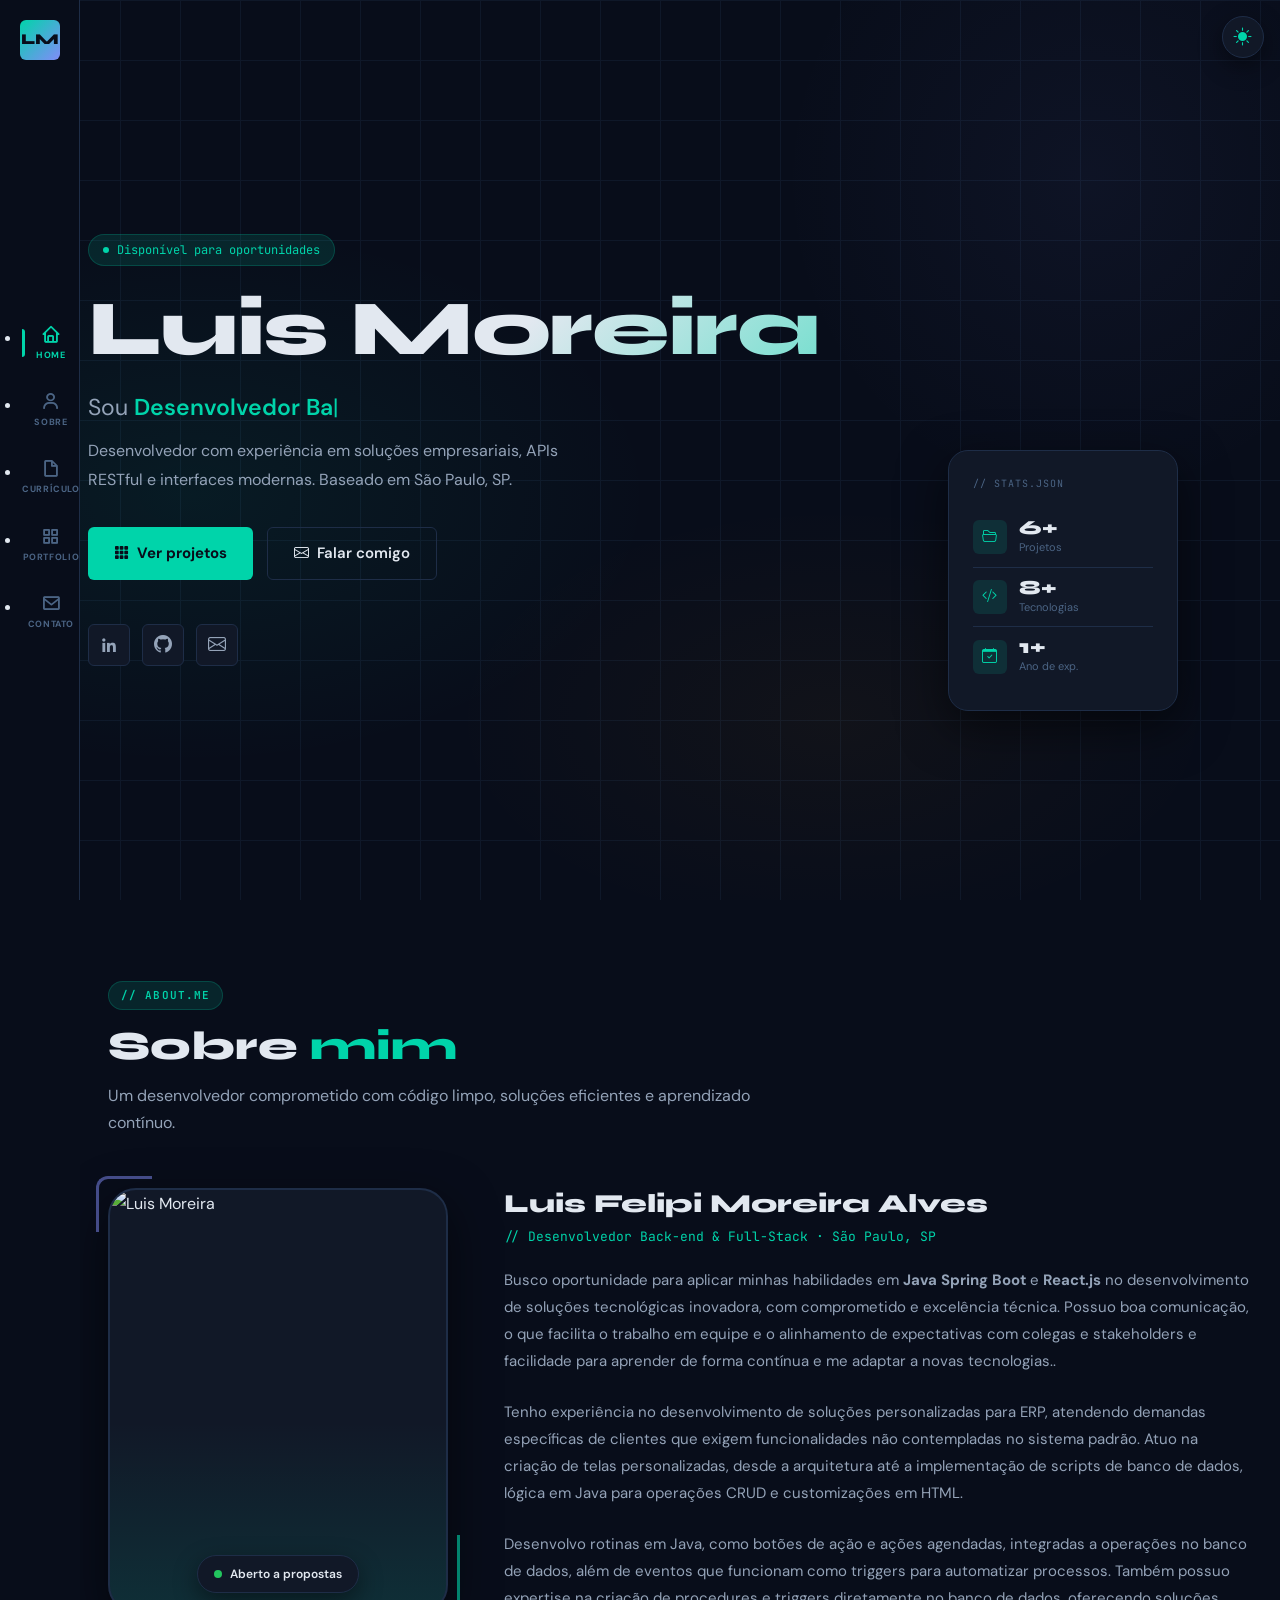
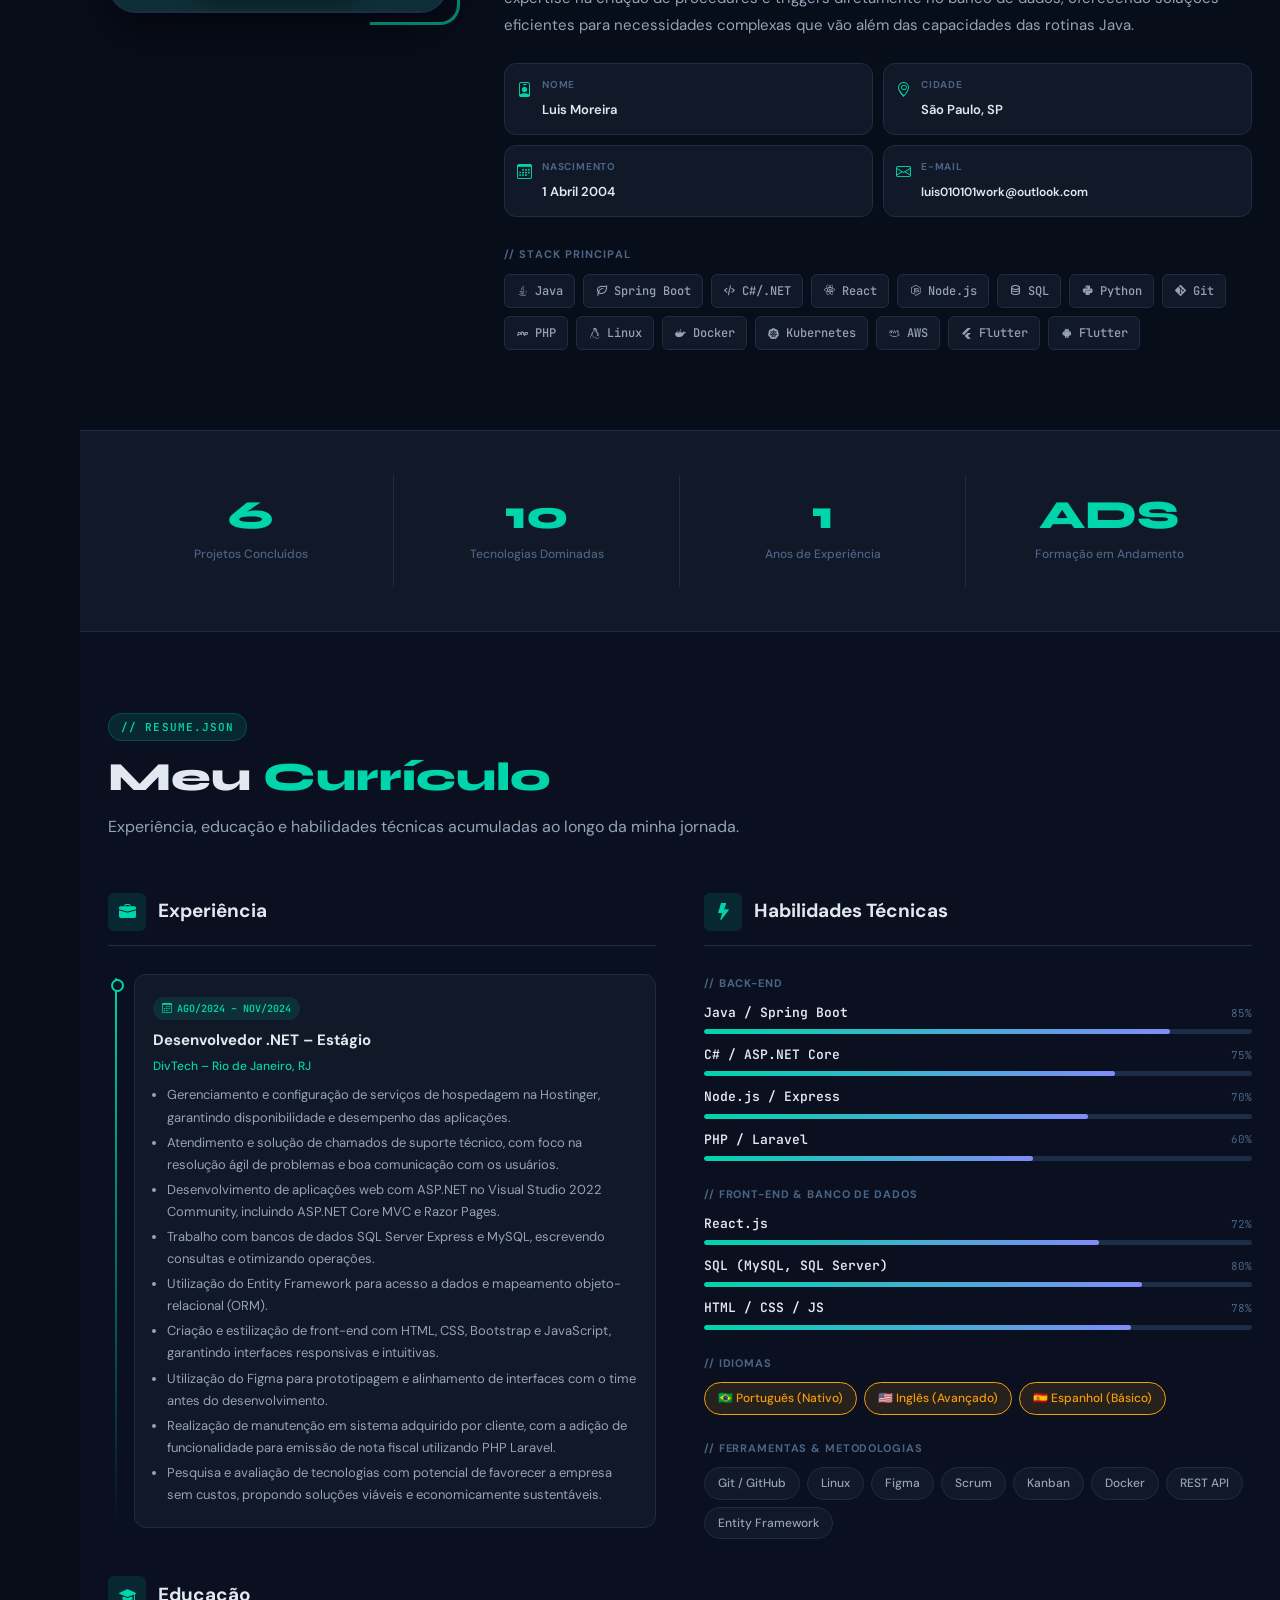
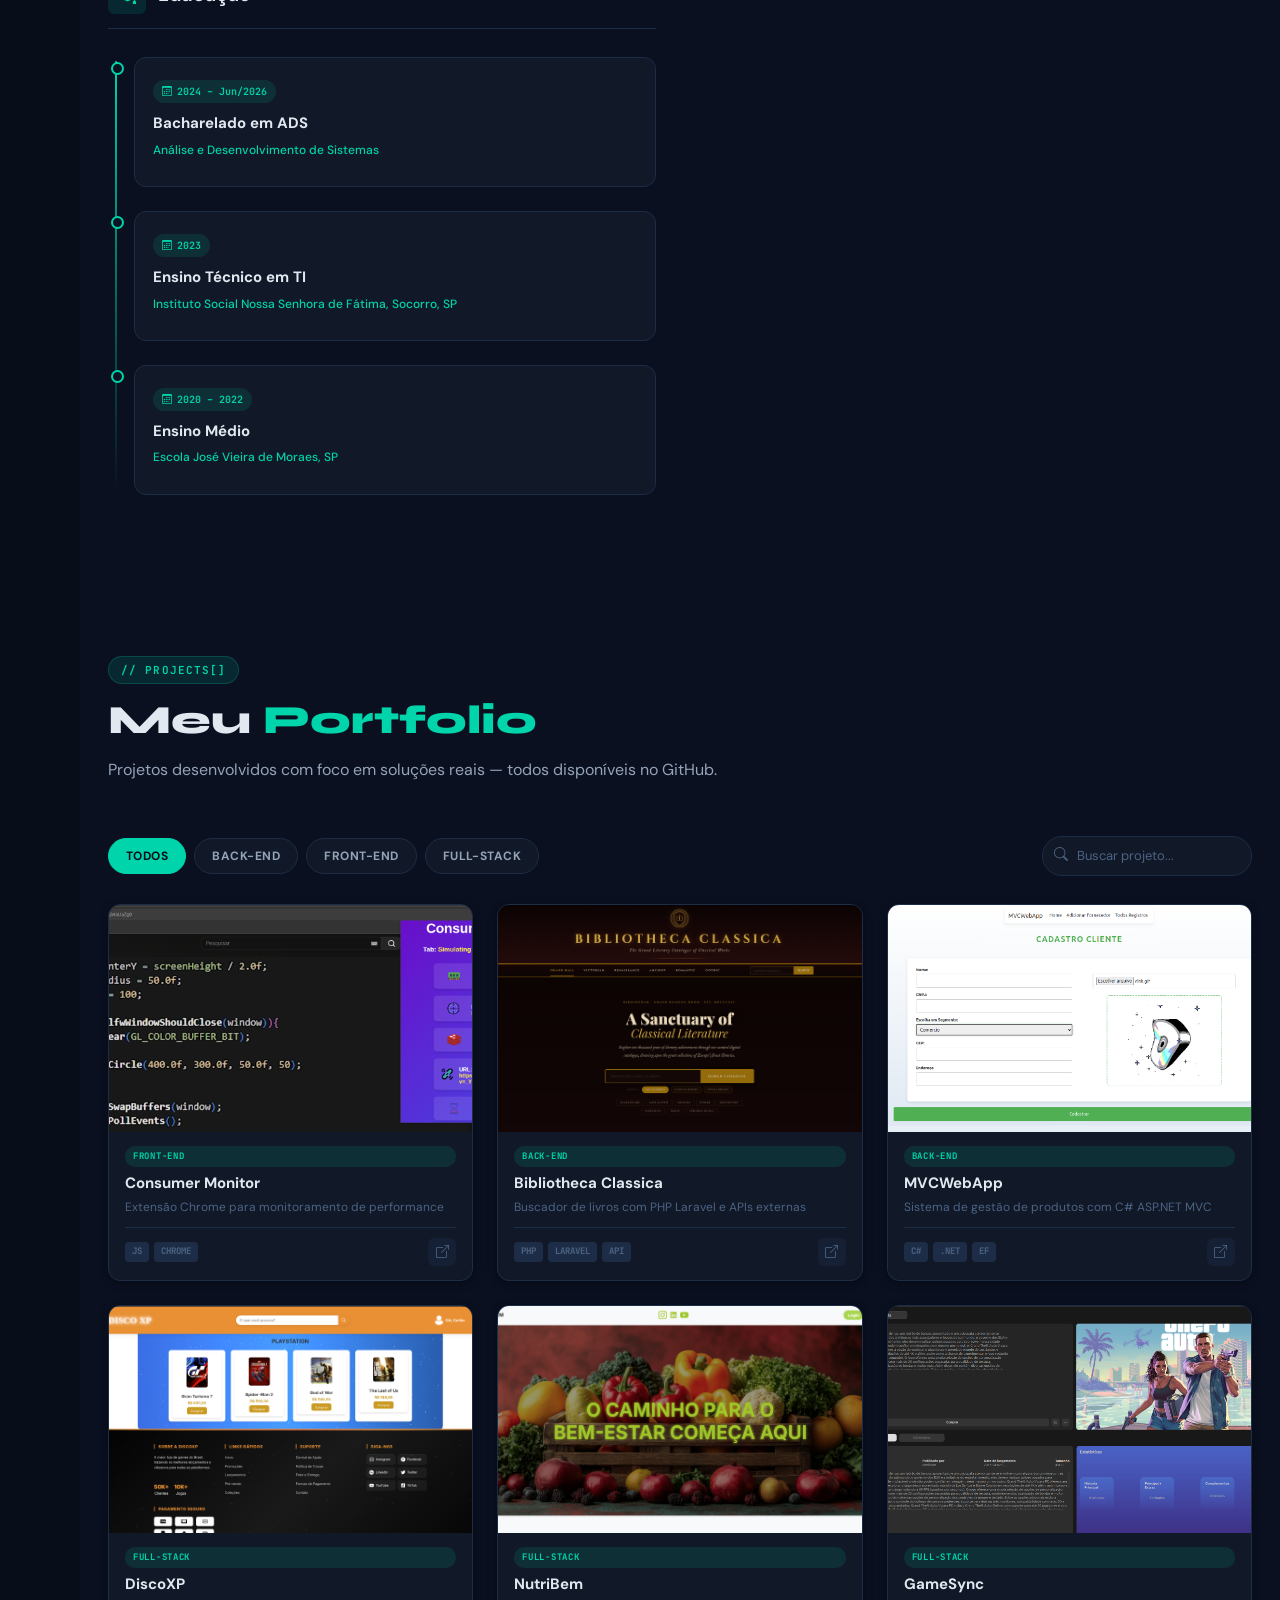
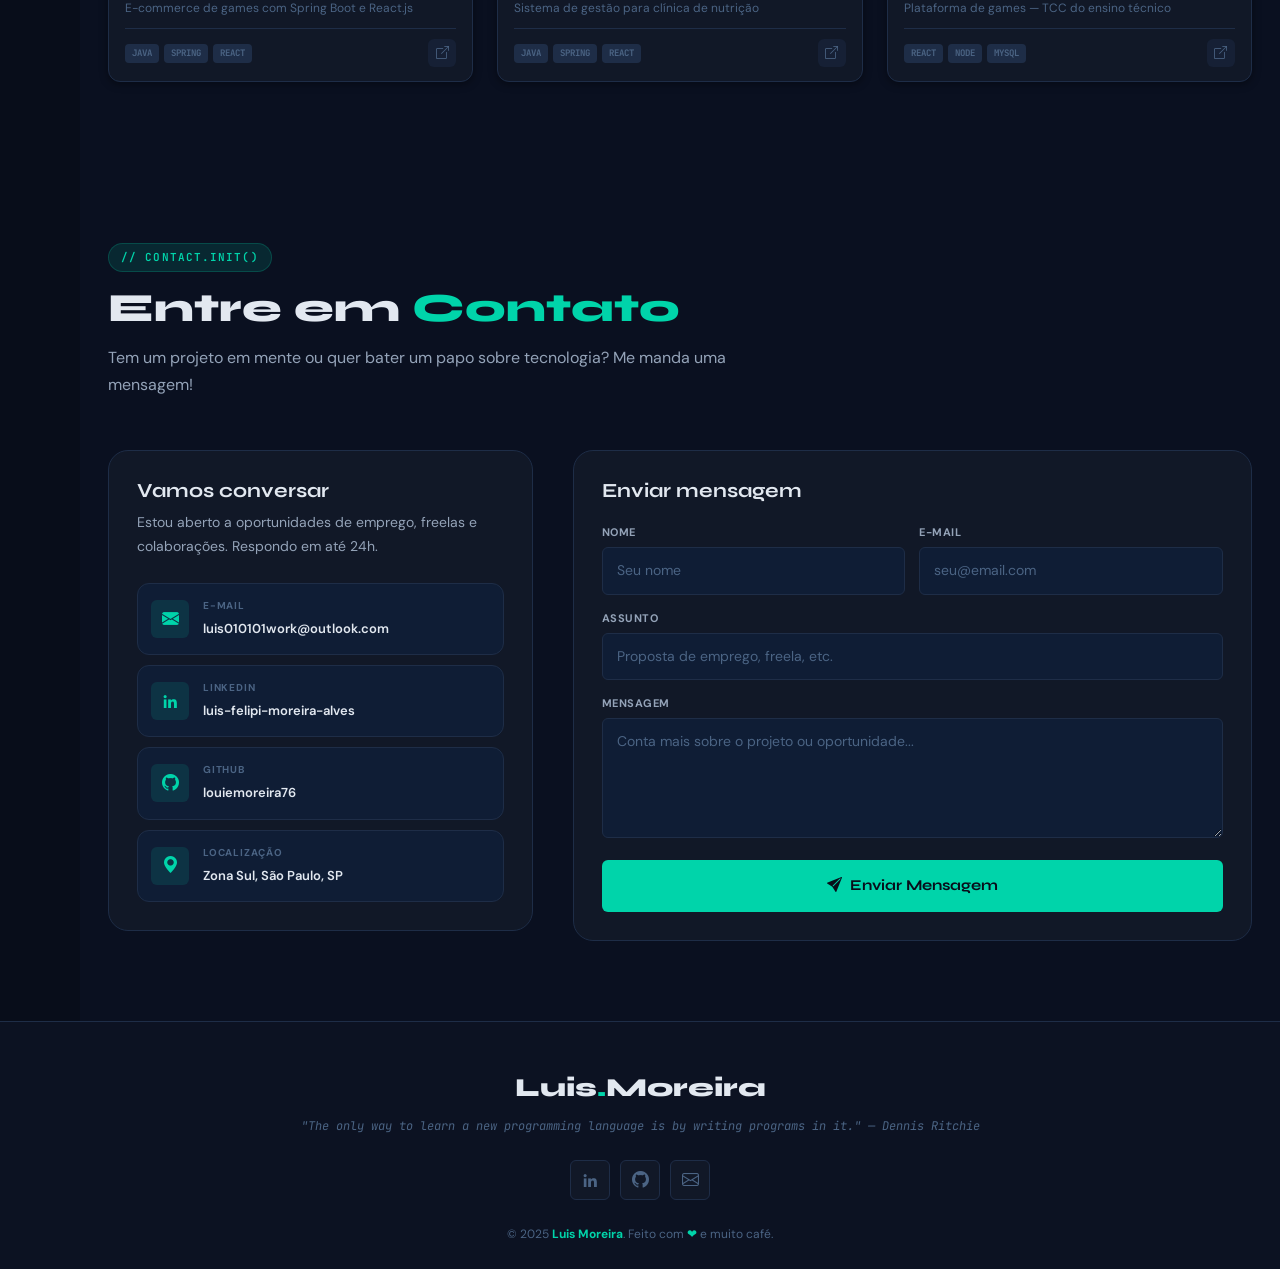
==== index.html @ d240923b "first commit" ====
<!DOCTYPE html>
<html lang="pt-BR">
<head>
  <meta charset="utf-8">
  <meta name="viewport" content="width=device-width, initial-scale=1.0">
  <title>Luis Moreira — Desenvolvedor Back-end & Full-Stack</title>
  <meta name="description" content="Portfolio de Luis Moreira, Desenvolvedor Back-end e Full-Stack especializado em Java Spring Boot, C#/.NET e React.js">
  <meta name="keywords" content="Luis Moreira, desenvolvedor, back-end, full-stack, Java, Spring Boot, React, C#, portfolio">

  <!-- Open Graph -->
  <meta property="og:title" content="Luis Moreira — Desenvolvedor Back-end & Full-Stack">
  <meta property="og:description" content="Portfolio de Luis Moreira — Java, Spring Boot, React.js, C#/.NET">
  <meta property="og:type" content="website">

  <link href="assets/img/favicon.ico" rel="icon">

  <!-- Google Fonts: Syne + DM Sans + JetBrains Mono -->
  <link rel="preconnect" href="https://fonts.googleapis.com">
  <link rel="preconnect" href="https://fonts.gstatic.com" crossorigin>
  <link href="https://fonts.googleapis.com/css2?family=Syne:wght@400;600;700;800&family=DM+Sans:ital,wght@0,300;0,400;0,500;0,600;1,400&family=JetBrains+Mono:wght@400;500;600&display=swap" rel="stylesheet">

  <!-- Vendor CSS -->
  <link href="assets/vendor/aos/aos.css" rel="stylesheet">
  <link href="assets/vendor/bootstrap/css/bootstrap.min.css" rel="stylesheet">
  <link href="assets/vendor/bootstrap-icons/bootstrap-icons.css" rel="stylesheet">
  <link href="assets/vendor/boxicons/css/boxicons.min.css" rel="stylesheet">
  <link href="assets/vendor/glightbox/css/glightbox.min.css" rel="stylesheet">
  <link href="assets/vendor/swiper/swiper-bundle.min.css" rel="stylesheet">

  <link href="assets/css/style.css" rel="stylesheet">
</head>

<body>

  <!-- Theme Toggle -->
  <button class="theme-toggle" id="themeToggle" title="Alternar tema">
    <i class="bi bi-sun-fill" id="themeIcon"></i>
  </button>

  <!-- Mobile Nav Toggle -->
  <i class="bi bi-list mobile-nav-toggle d-lg-none"></i>

  <!-- ======= Header / Sidebar ======= -->
  <header id="header" class="d-flex flex-column justify-content-center">
    <a href="#hero" class="nav-logo scrollto">LM</a>
    <nav id="navbar" class="navbar nav-menu">
      <ul>
        <li>
          <a href="#hero" class="nav-link scrollto active">
            <i class="bx bx-home"></i>
            <span>Home</span>
            <span class="nav-tooltip">Home</span>
          </a>
        </li>
        <li>
          <a href="#about" class="nav-link scrollto">
            <i class="bx bx-user"></i>
            <span>Sobre</span>
            <span class="nav-tooltip">Sobre mim</span>
          </a>
        </li>
        <li>
          <a href="#resume" class="nav-link scrollto">
            <i class="bx bx-file-blank"></i>
            <span>Currículo</span>
            <span class="nav-tooltip">Resumo</span>
          </a>
        </li>
        <li>
          <a href="#portfolio" class="nav-link scrollto">
            <i class="bx bx-grid-alt"></i>
            <span>Portfolio</span>
            <span class="nav-tooltip">Portfolio</span>
          </a>
        </li>
        <li>
          <a href="#contact" class="nav-link scrollto">
            <i class="bx bx-envelope"></i>
            <span>Contato</span>
            <span class="nav-tooltip">Contato</span>
          </a>
        </li>
      </ul>
    </nav>
  </header>

  <!-- ======= Hero Section ======= -->
  <section id="hero">
    <div class="hero-content container" data-aos="fade-up" data-aos-delay="100">
      <div class="hero-eyebrow">
        <span class="hero-eyebrow-dot"></span>
        Disponível para oportunidades
      </div>
      <h1>Luis Moreira</h1>
      <p class="hero-subtitle">
        Sou <span class="typed" data-typed-items="Desenvolvedor Back-end,Desenvolvedor Full-Stack,Apaixonado por Java & Spring,Entusiasta de Clean Code"></span>
      </p>
      <p class="hero-desc">
        Desenvolvedor com experiência em soluções empresariais, APIs RESTful e interfaces modernas. Baseado em São Paulo, SP.
      </p>
      <div class="hero-cta">
        <a href="#portfolio" class="btn-primary-custom scrollto">
          <i class="bi bi-grid-3x3-gap-fill"></i> Ver projetos
        </a>
        <a href="#contact" class="btn-secondary-custom scrollto">
          <i class="bi bi-envelope"></i> Falar comigo
        </a>
      </div>
      <div class="hero-socials">
        <a href="https://www.linkedin.com/in/luis-felipi-moreira-alves-b455922ab/" target="_blank" class="hero-social-link" title="LinkedIn">
          <i class="bx bxl-linkedin"></i>
        </a>
        <a href="https://github.com/louiemoreira76" target="_blank" class="hero-social-link" title="GitHub">
          <i class="bi bi-github"></i>
        </a>
        <a href="mailto:luis010101work@outlook.com" class="hero-social-link" title="Email">
          <i class="bi bi-envelope"></i>
        </a>
      </div>
    </div>

    <!-- Floating badge -->
    <div class="hero-badge" data-aos="fade-left" data-aos-delay="400">
      <div class="badge-title">// stats.json</div>
      <div class="badge-stat">
        <div class="badge-stat-icon"><i class="bi bi-folder2-open"></i></div>
        <div>
          <div class="badge-stat-num">6+</div>
          <div class="badge-stat-label">Projetos</div>
        </div>
      </div>
      <div class="badge-stat">
        <div class="badge-stat-icon"><i class="bi bi-code-slash"></i></div>
        <div>
          <div class="badge-stat-num">8+</div>
          <div class="badge-stat-label">Tecnologias</div>
        </div>
      </div>
      <div class="badge-stat">
        <div class="badge-stat-icon"><i class="bi bi-calendar-check"></i></div>
        <div>
          <div class="badge-stat-num">1+</div>
          <div class="badge-stat-label">Ano de exp.</div>
        </div>
      </div>
    </div>
  </section>

  <main id="main">

    <!-- ======= About Section ======= -->
    <section id="about" class="about">
      <div class="container" data-aos="fade-up">
        <div class="section-title">
          <span class="label">// about.me</span>
          <h2>Sobre <span class="accent">mim</span></h2>
          <p>Um desenvolvedor comprometido com código limpo, soluções eficientes e aprendizado contínuo.</p>
        </div>

        <div class="about-grid">
          <!-- Photo -->
          <div class="about-photo-wrap" data-aos="fade-right" data-aos-delay="100">
            <div class="about-photo-frame">
              <img src="assets/img/testimonials/Photo.png" alt="Luis Moreira">
              <div class="available-badge">
                <span class="available-dot"></span>
                Aberto a propostas
              </div>
            </div>
            <div class="about-photo-accent"></div>
            <div class="about-photo-accent-2"></div>
          </div>

          <!-- Content -->
          <div class="about-content" data-aos="fade-left" data-aos-delay="200">
            <h3>Luis Felipi Moreira Alves</h3>
            <p class="role-tag">// Desenvolvedor Back-end & Full-Stack · São Paulo, SP</p>

            <p>
              Busco oportunidade para aplicar minhas habilidades em <strong>Java Spring Boot</strong> e <strong>React.js</strong> no desenvolvimento de soluções tecnológicas inovadora, com comprometido e excelência técnica. Possuo boa comunicação, o que facilita o trabalho em equipe e o alinhamento de expectativas com colegas e stakeholders e facilidade para aprender de forma contínua e me adaptar a novas tecnologias..
            </p>
            <p>
              Tenho experiência no desenvolvimento de soluções personalizadas para ERP, atendendo demandas específicas de clientes que exigem funcionalidades não contempladas no sistema padrão. Atuo na criação de telas personalizadas, desde a arquitetura até a implementação de scripts de banco de dados, lógica em Java para operações CRUD e customizações em HTML.
            </p>
            <p>
               Desenvolvo rotinas em Java, como botões de ação e ações agendadas, integradas a operações no banco de dados, além de eventos que funcionam como triggers para automatizar processos. Também possuo expertise na criação de procedures e triggers diretamente no banco de dados, oferecendo soluções eficientes para necessidades complexas que vão além das capacidades das rotinas Java.
            </p>

            <!-- Info grid -->
            <div class="about-info-grid">
              <div class="about-info-item">
                <i class="bi bi-person-badge"></i>
                <div>
                  <span class="info-label">Nome</span>
                  <span class="info-value">Luis Moreira</span>
                </div>
              </div>
              <div class="about-info-item">
                <i class="bi bi-geo-alt"></i>
                <div>
                  <span class="info-label">Cidade</span>
                  <span class="info-value">São Paulo, SP</span>
                </div>
              </div>
              <div class="about-info-item">
                <i class="bi bi-calendar3"></i>
                <div>
                  <span class="info-label">Nascimento</span>
                  <span class="info-value">1 Abril 2004</span>
                </div>
              </div>
              <div class="about-info-item">
                <i class="bi bi-envelope"></i>
                <div>
                  <span class="info-label">E-mail</span>
                  <span class="info-value" style="font-size:12px">luis010101work@outlook.com</span>
                </div>
              </div>
            </div>

            <!-- Tech stack -->
            <div class="tech-stack-title">// Stack principal</div>
            <div class="tech-badges">
              <span class="tech-badge java"><i class="bx bxl-java"></i>Java</span>
              <span class="tech-badge spring"><i class="bx bx-leaf"></i>Spring Boot</span>
              <span class="tech-badge csharp"><i class="bx bx-code-alt"></i>C#/.NET</span>
              <span class="tech-badge react"><i class="bx bxl-react"></i>React</span>
              <span class="tech-badge nodejs"><i class="bx bxl-nodejs"></i>Node.js</span>
              <span class="tech-badge sql"><i class="bx bx-data"></i>SQL</span>
              <span class="tech-badge python"><i class="bx bxl-python"></i>Python</span>
              <span class="tech-badge git"><i class="bx bxl-git"></i>Git</span>
              <span class="tech-badge php"><i class="bx bxl-php"></i>PHP</span>
              <span class="tech-badge linux"><i class="bx bxl-tux"></i>Linux</span>
              <span class="tech-badge docker"><i class="bx bxl-docker"></i>Docker</span>
              <span class="tech-badge kubernetes"><i class="bx bxl-kubernetes"></i>Kubernetes</span>
              <span class="tech-badge aws"><i class="bx bxl-aws"></i>AWS</span>
              <span class="tech-badge flutter"><i class="bx bxl-flutter"></i>Flutter</span>
              <span class="tech-badge android"><i class="bx bxl-android"></i>Flutter</span>
            </div>
          </div>
        </div>
      </div>
    </section>

    <!-- ======= Stats Bar ======= -->
    <div class="stats-section">
      <div class="container">
        <div class="stats-grid">
          <div class="stat-item" data-aos="zoom-in" data-aos-delay="0">
            <span class="stat-num" data-purecounter-start="0" data-purecounter-end="6" data-purecounter-duration="1">6</span>
            <span class="stat-label">Projetos Concluídos</span>
          </div>
          <div class="stat-item" data-aos="zoom-in" data-aos-delay="100">
            <span class="stat-num" data-purecounter-start="0" data-purecounter-end="10" data-purecounter-duration="1">10</span>
            <span class="stat-label">Tecnologias Dominadas</span>
          </div>
          <div class="stat-item" data-aos="zoom-in" data-aos-delay="200">
            <span class="stat-num" data-purecounter-start="0" data-purecounter-end="1" data-purecounter-duration="1">1</span>
            <span class="stat-label">Anos de Experiência</span>
          </div>
          <div class="stat-item" data-aos="zoom-in" data-aos-delay="300">
            <span class="stat-num">ADS</span>
            <span class="stat-label">Formação em Andamento</span>
          </div>
        </div>
      </div>
    </div>

    <!-- ======= Resume Section ======= -->
    <section id="resume">
      <div class="container" data-aos="fade-up">
        <div class="section-title">
          <span class="label">// resume.json</span>
          <h2>Meu <span class="accent">Currículo</span></h2>
          <p>Experiência, educação e habilidades técnicas acumuladas ao longo da minha jornada.</p>
        </div>

        <div class="resume-grid">

          <!-- Coluna esquerda: Experiência + Educação -->
          <div>
            <div class="resume-col-title" data-aos="fade-right">
              <i class="bi bi-briefcase-fill"></i> Experiência
            </div>

            <div class="timeline" data-aos="fade-up" data-aos-delay="100">

              <div class="timeline-item">
                <div class="timeline-dot"></div>
                <div class="timeline-card">
                  <div class="timeline-period"><i class="bi bi-calendar3"></i> AGO/2024 – NOV/2024</div>
                  <div class="timeline-title">Desenvolvedor .NET – Estágio</div>
                  <div class="timeline-org">DivTech – Rio de Janeiro, RJ</div>
                  <div class="timeline-desc">
                    <ul>
                      <li>Gerenciamento e configuração de serviços de hospedagem na Hostinger, garantindo disponibilidade e desempenho das aplicações.</li>
      <li>Atendimento e solução de chamados de suporte técnico, com foco na resolução ágil de problemas e boa comunicação com os usuários.</li>
      <li>Desenvolvimento de aplicações web com ASP.NET no Visual Studio 2022 Community, incluindo ASP.NET Core MVC e Razor Pages.</li>
      <li>Trabalho com bancos de dados SQL Server Express e MySQL, escrevendo consultas e otimizando operações.</li>
      <li>Utilização do Entity Framework para acesso a dados e mapeamento objeto-relacional (ORM).</li>
      <li>Criação e estilização de front-end com HTML, CSS, Bootstrap e JavaScript, garantindo interfaces responsivas e intuitivas.</li>
      <li>Utilização do Figma para prototipagem e alinhamento de interfaces com o time antes do desenvolvimento.</li>
      <li>Realização de manutenção em sistema adquirido por cliente, com a adição de funcionalidade para emissão de nota fiscal utilizando PHP Laravel.</li>
      <li>Pesquisa e avaliação de tecnologias com potencial de favorecer a empresa sem custos, propondo soluções viáveis e economicamente sustentáveis.</li>
                    </ul>
                  </div>
                </div>
              </div>
            </div>

            <div class="resume-col-title mt-5" data-aos="fade-right">
              <i class="bi bi-mortarboard-fill"></i> Educação
            </div>

            <div class="timeline" data-aos="fade-up" data-aos-delay="100">
              <div class="timeline-item">
                <div class="timeline-dot"></div>
                <div class="timeline-card">
                  <div class="timeline-period"><i class="bi bi-calendar3"></i> 2024 – Jun/2026</div>
                  <div class="timeline-title">Bacharelado em ADS</div>
                  <div class="timeline-org">Análise e Desenvolvimento de Sistemas</div>
                </div>
              </div>
              <div class="timeline-item">
                <div class="timeline-dot"></div>
                <div class="timeline-card">
                  <div class="timeline-period"><i class="bi bi-calendar3"></i> 2023</div>
                  <div class="timeline-title">Ensino Técnico em TI</div>
                  <div class="timeline-org">Instituto Social Nossa Senhora de Fátima, Socorro, SP</div>
                </div>
              </div>
              <div class="timeline-item">
                <div class="timeline-dot"></div>
                <div class="timeline-card">
                  <div class="timeline-period"><i class="bi bi-calendar3"></i> 2020 – 2022</div>
                  <div class="timeline-title">Ensino Médio</div>
                  <div class="timeline-org">Escola José Vieira de Moraes, SP</div>
                </div>
              </div>
            </div>
          </div>

          <!-- Coluna direita: Habilidades -->
          <div data-aos="fade-left" data-aos-delay="100">

            <div class="resume-col-title">
              <i class="bi bi-lightning-fill"></i> Habilidades Técnicas
            </div>

            <div class="skill-group">
              <div class="skill-group-title">// Back-end</div>
              <div class="skill-bar-item">
                <div class="skill-bar-top"><span class="skill-bar-name">Java / Spring Boot</span><span class="skill-bar-pct">85%</span></div>
                <div class="skill-bar-track"><div class="skill-bar-fill" data-width="85"></div></div>
              </div>
              <div class="skill-bar-item">
                <div class="skill-bar-top"><span class="skill-bar-name">C# / ASP.NET Core</span><span class="skill-bar-pct">75%</span></div>
                <div class="skill-bar-track"><div class="skill-bar-fill" data-width="75"></div></div>
              </div>
              <div class="skill-bar-item">
                <div class="skill-bar-top"><span class="skill-bar-name">Node.js / Express</span><span class="skill-bar-pct">70%</span></div>
                <div class="skill-bar-track"><div class="skill-bar-fill" data-width="70"></div></div>
              </div>
              <div class="skill-bar-item">
                <div class="skill-bar-top"><span class="skill-bar-name">PHP / Laravel</span><span class="skill-bar-pct">60%</span></div>
                <div class="skill-bar-track"><div class="skill-bar-fill" data-width="60"></div></div>
              </div>
            </div>

            <div class="skill-group">
              <div class="skill-group-title">// Front-end & Banco de Dados</div>
              <div class="skill-bar-item">
                <div class="skill-bar-top"><span class="skill-bar-name">React.js</span><span class="skill-bar-pct">72%</span></div>
                <div class="skill-bar-track"><div class="skill-bar-fill" data-width="72"></div></div>
              </div>
              <div class="skill-bar-item">
                <div class="skill-bar-top"><span class="skill-bar-name">SQL (MySQL, SQL Server)</span><span class="skill-bar-pct">80%</span></div>
                <div class="skill-bar-track"><div class="skill-bar-fill" data-width="80"></div></div>
              </div>
              <div class="skill-bar-item">
                <div class="skill-bar-top"><span class="skill-bar-name">HTML / CSS / JS</span><span class="skill-bar-pct">78%</span></div>
                <div class="skill-bar-track"><div class="skill-bar-fill" data-width="78"></div></div>
              </div>
            </div>

            <div class="skill-group">
              <div class="skill-group-title">// Idiomas</div>
              <div class="skill-tags">
                <span class="skill-tag lang">🇧🇷 Português (Nativo)</span>
                <span class="skill-tag lang">🇺🇸 Inglês (Avançado)</span>
                <span class="skill-tag lang">🇪🇸 Espanhol (Básico)</span>
              </div>
            </div>

            <div class="skill-group">
              <div class="skill-group-title">// Ferramentas & Metodologias</div>
              <div class="skill-tags">
                <span class="skill-tag">Git / GitHub</span>
                <span class="skill-tag">Linux</span>
                <span class="skill-tag">Figma</span>
                <span class="skill-tag">Scrum</span>
                <span class="skill-tag">Kanban</span>
                <span class="skill-tag">Docker</span>
                <span class="skill-tag">REST API</span>
                <span class="skill-tag">Entity Framework</span>
              </div>
            </div>

          </div>
        </div>
      </div>
    </section>

    <!-- ======= Portfolio Section ======= -->
    <section id="portfolio" class="section-alt">
      <div class="container" data-aos="fade-up">
        <div class="section-title">
          <span class="label">// projects[]</span>
          <h2>Meu <span class="accent">Portfolio</span></h2>
          <p>Projetos desenvolvidos com foco em soluções reais — todos disponíveis no GitHub.</p>
        </div>

        <!-- Toolbar: Filtros + Busca -->
        <div class="portfolio-toolbar" data-aos="fade-up" data-aos-delay="50">
          <ul class="portfolio-filters" id="portfolio-flters">
            <li data-filter="*" class="filter-active">Todos</li>
            <li data-filter=".filter-backend">Back-end</li>
            <li data-filter=".filter-frontend">Front-end</li>
            <li data-filter=".filter-fullstack">Full-Stack</li>
          </ul>
          <div class="portfolio-search">
            <i class="bi bi-search"></i>
            <input type="text" id="portfolioSearch" placeholder="Buscar projeto...">
          </div>
        </div>

        <div class="row g-4 portfolio-container" data-aos="fade-up" data-aos-delay="100">

          <!-- Consumer Monitor -->
          <div class="col-lg-4 col-md-6 portfolio-item filter-frontend" data-title="consumer monitor extensão chrome">
            <div class="portfolio-wrap">
              <div class="portfolio-thumb">
                <img src="assets/img/portfolio/Consumer_Monitor/inicio.png" alt="Consumer Monitor">
                <div class="portfolio-overlay">
                  <a href="portfolio-details-consumer-monitor.html" class="portfolio-overlay-btn portfolio-details-lightbox" data-glightbox="type: external">
                    <i class="bi bi-arrow-right"></i> Ver Detalhes
                  </a>
                </div>
              </div>
              <div class="portfolio-body">
                <div class="portfolio-cat">Front-end</div>
                <div class="portfolio-title">Consumer Monitor</div>
                <div class="portfolio-subtitle">Extensão Chrome para monitoramento de performance</div>
                <div class="portfolio-footer">
                  <div class="portfolio-tags">
                    <span class="portfolio-tag">JS</span>
                    <span class="portfolio-tag">Chrome</span>
                  </div>
                  <a href="portfolio-details-consumer-monitor.html" class="portfolio-link-icon portfolio-details-lightbox" data-glightbox="type: external" title="Detalhes">
                    <i class="bi bi-box-arrow-up-right"></i>
                  </a>
                </div>
              </div>
            </div>
          </div>

          <!-- Bibliotheca Classica -->
          <div class="col-lg-4 col-md-6 portfolio-item filter-backend" data-title="bibliotheca classica php laravel buscador livros">
            <div class="portfolio-wrap">
              <div class="portfolio-thumb">
                <img src="assets/img/portfolio/php-biblioteca/home.png" alt="Bibliotheca Classica">
                <div class="portfolio-overlay">
                  <a href="portfolio-details-bibliotheca-classica.html" class="portfolio-overlay-btn portfolio-details-lightbox" data-glightbox="type: external">
                    <i class="bi bi-arrow-right"></i> Ver Detalhes
                  </a>
                </div>
              </div>
              <div class="portfolio-body">
                <div class="portfolio-cat">Back-end</div>
                <div class="portfolio-title">Bibliotheca Classica</div>
                <div class="portfolio-subtitle">Buscador de livros com PHP Laravel e APIs externas</div>
                <div class="portfolio-footer">
                  <div class="portfolio-tags">
                    <span class="portfolio-tag">PHP</span>
                    <span class="portfolio-tag">Laravel</span>
                    <span class="portfolio-tag">API</span>
                  </div>
                  <a href="portfolio-details-bibliotheca-classica.html" class="portfolio-link-icon portfolio-details-lightbox" data-glightbox="type: external" title="Detalhes">
                    <i class="bi bi-box-arrow-up-right"></i>
                  </a>
                </div>
              </div>
            </div>
          </div>

          <!-- MVCWebApp -->
          <div class="col-lg-4 col-md-6 portfolio-item filter-backend" data-title="mvcwebapp gestão produtos csharp dotnet mvc">
            <div class="portfolio-wrap">
              <div class="portfolio-thumb">
                <img src="assets/img/portfolio/MVCWebApp/2026_04_30_0z7_Kleki.png" alt="MVCWebApp">
                <div class="portfolio-overlay">
                  <a href="portfolio-details-mvcwebapp.html" class="portfolio-overlay-btn portfolio-details-lightbox" data-glightbox="type: external">
                    <i class="bi bi-arrow-right"></i> Ver Detalhes
                  </a>
                </div>
              </div>
              <div class="portfolio-body">
                <div class="portfolio-cat">Back-end</div>
                <div class="portfolio-title">MVCWebApp</div>
                <div class="portfolio-subtitle">Sistema de gestão de produtos com C# ASP.NET MVC</div>
                <div class="portfolio-footer">
                  <div class="portfolio-tags">
                    <span class="portfolio-tag">C#</span>
                    <span class="portfolio-tag">.NET</span>
                    <span class="portfolio-tag">EF</span>
                  </div>
                  <a href="portfolio-details-mvcwebapp.html" class="portfolio-link-icon portfolio-details-lightbox" data-glightbox="type: external" title="Detalhes">
                    <i class="bi bi-box-arrow-up-right"></i>
                  </a>
                </div>
              </div>
            </div>
          </div>

          <!-- DiscoXP -->
          <div class="col-lg-4 col-md-6 portfolio-item filter-fullstack" data-title="discoxp ecommerce games spring react">
            <div class="portfolio-wrap">
              <div class="portfolio-thumb">
                <img src="assets/img/portfolio/discoxp/dico.png" alt="DiscoXP">
                <div class="portfolio-overlay">
                  <a href="portfolio-details-discoxp.html" class="portfolio-overlay-btn portfolio-details-lightbox" data-glightbox="type: external">
                    <i class="bi bi-arrow-right"></i> Ver Detalhes
                  </a>
                </div>
              </div>
              <div class="portfolio-body">
                <div class="portfolio-cat">Full-Stack</div>
                <div class="portfolio-title">DiscoXP</div>
                <div class="portfolio-subtitle">E-commerce de games com Spring Boot e React.js</div>
                <div class="portfolio-footer">
                  <div class="portfolio-tags">
                    <span class="portfolio-tag">Java</span>
                    <span class="portfolio-tag">Spring</span>
                    <span class="portfolio-tag">React</span>
                  </div>
                  <a href="portfolio-details-discoxp.html" class="portfolio-link-icon portfolio-details-lightbox" data-glightbox="type: external" title="Detalhes">
                    <i class="bi bi-box-arrow-up-right"></i>
                  </a>
                </div>
              </div>
            </div>
          </div>

          <!-- NutriBem -->
          <div class="col-lg-4 col-md-6 portfolio-item filter-fullstack" data-title="nutribem gestão clínica nutrição spring react">
            <div class="portfolio-wrap">
              <div class="portfolio-thumb">
                <img src="assets/img/portfolio/nutribem/nutri.png" alt="NutriBem">
                <div class="portfolio-overlay">
                  <a href="portfolio-details-NutriBem.html" class="portfolio-overlay-btn portfolio-details-lightbox" data-glightbox="type: external">
                    <i class="bi bi-arrow-right"></i> Ver Detalhes
                  </a>
                </div>
              </div>
              <div class="portfolio-body">
                <div class="portfolio-cat">Full-Stack</div>
                <div class="portfolio-title">NutriBem</div>
                <div class="portfolio-subtitle">Sistema de gestão para clínica de nutrição</div>
                <div class="portfolio-footer">
                  <div class="portfolio-tags">
                    <span class="portfolio-tag">Java</span>
                    <span class="portfolio-tag">Spring</span>
                    <span class="portfolio-tag">React</span>
                  </div>
                  <a href="portfolio-details-NutriBem.html" class="portfolio-link-icon portfolio-details-lightbox" data-glightbox="type: external" title="Detalhes">
                    <i class="bi bi-box-arrow-up-right"></i>
                  </a>
                </div>
              </div>
            </div>
          </div>

          <!-- GameSync -->
          <div class="col-lg-4 col-md-6 portfolio-item filter-fullstack" data-title="gamesync plataforma jogos react nodejs tcc">
            <div class="portfolio-wrap">
              <div class="portfolio-thumb">
                <img src="assets/img/portfolio/GameSync/GameSync.png" alt="GameSync">
                <div class="portfolio-overlay">
                  <a href="portfolio-details-GameSync.html" class="portfolio-overlay-btn portfolio-details-lightbox" data-glightbox="type: external">
                    <i class="bi bi-arrow-right"></i> Ver Detalhes
                  </a>
                </div>
              </div>
              <div class="portfolio-body">
                <div class="portfolio-cat">Full-Stack</div>
                <div class="portfolio-title">GameSync</div>
                <div class="portfolio-subtitle">Plataforma de games — TCC do ensino técnico</div>
                <div class="portfolio-footer">
                  <div class="portfolio-tags">
                    <span class="portfolio-tag">React</span>
                    <span class="portfolio-tag">Node</span>
                    <span class="portfolio-tag">MySQL</span>
                  </div>
                  <a href="portfolio-details-GameSync.html" class="portfolio-link-icon portfolio-details-lightbox" data-glightbox="type: external" title="Detalhes">
                    <i class="bi bi-box-arrow-up-right"></i>
                  </a>
                </div>
              </div>
            </div>
          </div>

        </div>

        <!-- No results -->
        <div class="portfolio-no-results" id="portfolioNoResults">
          <i class="bi bi-search"></i>
          <p>Nenhum projeto encontrado para "<span id="noResultsTerm"></span>"</p>
        </div>

      </div>
    </section>

    <!-- ======= Contact Section ======= -->
    <section id="contact">
      <div class="container" data-aos="fade-up">
        <div class="section-title">
          <span class="label">// contact.init()</span>
          <h2>Entre em <span class="accent">Contato</span></h2>
          <p>Tem um projeto em mente ou quer bater um papo sobre tecnologia? Me manda uma mensagem!</p>
        </div>

        <div class="contact-grid">

          <!-- Info -->
          <div data-aos="fade-right" data-aos-delay="100">
            <div class="contact-info-card">
              <h3>Vamos conversar</h3>
              <p>Estou aberto a oportunidades de emprego, freelas e colaborações. Respondo em até 24h.</p>

              <div class="contact-links">
                <a href="mailto:luis010101work@outlook.com" class="contact-link">
                  <div class="contact-link-icon"><i class="bi bi-envelope-fill"></i></div>
                  <div class="contact-link-text">
                    <span class="cl-label">E-mail</span>
                    <span class="cl-value">luis010101work@outlook.com</span>
                  </div>
                </a>
                <a href="https://www.linkedin.com/in/luis-felipi-moreira-alves-b455922ab/" target="_blank" class="contact-link">
                  <div class="contact-link-icon"><i class="bx bxl-linkedin"></i></div>
                  <div class="contact-link-text">
                    <span class="cl-label">LinkedIn</span>
                    <span class="cl-value">luis-felipi-moreira-alves</span>
                  </div>
                </a>
                <a href="https://github.com/louiemoreira76" target="_blank" class="contact-link">
                  <div class="contact-link-icon"><i class="bi bi-github"></i></div>
                  <div class="contact-link-text">
                    <span class="cl-label">GitHub</span>
                    <span class="cl-value">louiemoreira76</span>
                  </div>
                </a>
                <div class="contact-link" style="cursor:default">
                  <div class="contact-link-icon"><i class="bi bi-geo-alt-fill"></i></div>
                  <div class="contact-link-text">
                    <span class="cl-label">Localização</span>
                    <span class="cl-value">Zona Sul, São Paulo, SP</span>
                  </div>
                </div>
              </div>
            </div>
          </div>

          <!-- Form -->
          <div data-aos="fade-left" data-aos-delay="100">
            <div class="contact-form-wrap">
              <h3>Enviar mensagem</h3>
              <form id="contactForm" action="https://formspree.io/f/YOUR_FORM_ID" method="POST">
                <div class="form-row">
                  <div class="form-group">
                    <label for="contactName">Nome</label>
                    <input type="text" id="contactName" name="name" placeholder="Seu nome" required>
                  </div>
                  <div class="form-group">
                    <label for="contactEmail">E-mail</label>
                    <input type="email" id="contactEmail" name="email" placeholder="seu@email.com" required>
                  </div>
                </div>
                <div class="form-group">
                  <label for="contactSubject">Assunto</label>
                  <input type="text" id="contactSubject" name="subject" placeholder="Proposta de emprego, freela, etc." required>
                </div>
                <div class="form-group">
                  <label for="contactMessage">Mensagem</label>
                  <textarea id="contactMessage" name="message" placeholder="Conta mais sobre o projeto ou oportunidade..." required></textarea>
                </div>
                <button type="submit" class="form-submit" id="contactSubmit">
                  <i class="bi bi-send-fill"></i> Enviar Mensagem
                </button>
                <div class="form-status" id="formStatus"></div>
              </form>
            </div>
          </div>

        </div>
      </div>
    </section>

  </main>

  <!-- ======= Footer ======= -->
  <footer id="footer">
    <div class="container">
      <div class="footer-logo">Luis<span class="accent">.</span>Moreira</div>
      <p class="footer-tagline">"The only way to learn a new programming language is by writing programs in it." — Dennis Ritchie</p>
      <div class="footer-socials">
        <a href="https://www.linkedin.com/in/luis-felipi-moreira-alves-b455922ab/" target="_blank" class="footer-social" title="LinkedIn">
          <i class="bx bxl-linkedin"></i>
        </a>
        <a href="https://github.com/louiemoreira76" target="_blank" class="footer-social" title="GitHub">
          <i class="bi bi-github"></i>
        </a>
        <a href="mailto:luis010101work@outlook.com" class="footer-social" title="E-mail">
          <i class="bi bi-envelope"></i>
        </a>
      </div>
      <p class="footer-copy">&copy; 2025 <strong>Luis Moreira</strong>. Feito com <span style="color:var(--accent)">❤</span> e muito café.</p>
    </div>
  </footer>

  <div id="preloader"></div>
  <a href="#" class="back-to-top d-flex align-items-center justify-content-center">
    <i class="bi bi-arrow-up-short"></i>
  </a>

  <!-- Vendor JS -->
  <script src="assets/vendor/purecounter/purecounter_vanilla.js"></script>
  <script src="assets/vendor/aos/aos.js"></script>
  <script src="assets/vendor/bootstrap/js/bootstrap.bundle.min.js"></script>
  <script src="assets/vendor/glightbox/js/glightbox.min.js"></script>
  <script src="assets/vendor/isotope-layout/isotope.pkgd.min.js"></script>
  <script src="assets/vendor/swiper/swiper-bundle.min.js"></script>
  <script src="assets/vendor/typed.js/typed.min.js"></script>
  <script src="assets/vendor/waypoints/noframework.waypoints.js"></script>

  <script src="assets/js/main.js"></script>
</body>
</html>
---- assets/css/style.css ----
/* ================================================================
   LUIS MOREIRA PORTFOLIO — REDESIGN COMPLETO
   Tema: Terminal Dark · Acento Teal/Âmbar · Syne + DM Sans + JetBrains Mono
================================================================ */

/* ——————————————————————————————————————
   1. VARIÁVEIS CSS (TOKENS)
—————————————————————————————————————— */
:root {
  --bg-primary:    #080d1a;
  --bg-secondary:  #0c1222;
  --bg-card:       #111827;
  --bg-card-alt:   #0f1d35;
  --bg-hover:      #162035;
  --border:        #1e2d47;
  --border-light:  #243351;

  --text-primary:  #e2e8f0;
  --text-secondary:#94a3b8;
  --text-muted:    #4b6484;

  --accent:        #00d4aa;
  --accent-dim:    rgba(0,212,170,0.12);
  --accent-glow:   0 0 20px rgba(0,212,170,0.25);
  --accent-2:      #f59e0b;
  --accent-2-dim:  rgba(245,158,11,0.12);
  --accent-3:      #818cf8;

  --nav-bg:        #080d1a;
  --nav-border:    #1e2d47;
  --nav-width:     80px;

  --section-alt:   #0a1020;
  --shadow-sm:     0 2px 8px rgba(0,0,0,0.4);
  --shadow-md:     0 8px 24px rgba(0,0,0,0.45);
  --shadow-lg:     0 16px 48px rgba(0,0,0,0.55);
  --shadow-accent: 0 8px 32px rgba(0,212,170,0.18);

  --radius-sm:  6px;
  --radius-md:  12px;
  --radius-lg:  20px;
  --radius-xl:  28px;
  --transition: 0.3s cubic-bezier(0.4,0,0.2,1);

  --font-display: 'Syne', sans-serif;
  --font-body:    'DM Sans', sans-serif;
  --font-mono:    'JetBrains Mono', monospace;

  scrollbar-color: var(--accent) var(--bg-secondary);
  scrollbar-width: thin;
}

[data-theme="light"] {
  --bg-primary:    #f0f4f8;
  --bg-secondary:  #e8edf5;
  --bg-card:       #ffffff;
  --bg-card-alt:   #f5f8ff;
  --bg-hover:      #edf2fb;
  --border:        #d1dbe8;
  --border-light:  #e2e8f2;
  --text-primary:  #0f172a;
  --text-secondary:#475569;
  --text-muted:    #8899aa;
  --accent:        #0891b2;
  --accent-dim:    rgba(8,145,178,0.1);
  --accent-glow:   0 0 20px rgba(8,145,178,0.2);
  --accent-2:      #d97706;
  --accent-2-dim:  rgba(217,119,6,0.1);
  --accent-3:      #6366f1;
  --nav-bg:        #ffffff;
  --nav-border:    #e2e8f0;
  --section-alt:   #e8edf5;
  --shadow-sm:     0 2px 8px rgba(15,23,42,0.08);
  --shadow-md:     0 8px 24px rgba(15,23,42,0.10);
  --shadow-lg:     0 16px 48px rgba(15,23,42,0.12);
  --shadow-accent: 0 8px 32px rgba(8,145,178,0.15);
}

/* ——————————————————————————————————————
   2. BASE
—————————————————————————————————————— */
*,*::before,*::after{box-sizing:border-box}
html{scroll-behavior:smooth}
::-webkit-scrollbar{width:6px}
::-webkit-scrollbar-track{background:var(--bg-secondary)}
::-webkit-scrollbar-thumb{background:var(--accent);border-radius:3px}

body{
  font-family:var(--font-body);
  font-size:16px;line-height:1.7;
  color:var(--text-primary);background:var(--bg-primary);
  transition:background var(--transition),color var(--transition);
  overflow-x:hidden;
}
a{color:var(--accent);text-decoration:none;transition:color var(--transition)}
a:hover{filter:brightness(1.2)}
h1,h2,h3,h4,h5,h6{font-family:var(--font-display);font-weight:700;color:var(--text-primary);line-height:1.2;margin:0}
p{color:var(--text-secondary);margin-bottom:1rem}
p:last-child{margin-bottom:0}
img{max-width:100%;height:auto;display:block}
section{padding:80px 0;overflow:hidden}
.container{max-width:1200px;margin:0 auto;padding:0 28px}

/* ——————————————————————————————————————
   3. PRELOADER
—————————————————————————————————————— */
#preloader{
  position:fixed;inset:0;z-index:99999;
  background:var(--bg-primary);
  display:flex;align-items:center;justify-content:center;
}
#preloader::before{
  content:'';width:48px;height:48px;
  border:3px solid var(--border);border-top-color:var(--accent);
  border-radius:50%;animation:spin .8s linear infinite;
}
#preloader::after{
  content:'';position:absolute;width:30px;height:30px;
  border:3px solid var(--border);border-bottom-color:var(--accent-2);
  border-radius:50%;animation:spin 1.3s linear infinite reverse;
}
@keyframes spin{to{transform:rotate(360deg)}}

/* ——————————————————————————————————————
   4. BACK TO TOP
—————————————————————————————————————— */
.back-to-top{
  position:fixed;right:20px;bottom:20px;z-index:996;
  width:44px;height:44px;background:var(--accent);
  color:var(--bg-primary);border-radius:50%;
  display:flex;align-items:center;justify-content:center;
  font-size:20px;box-shadow:var(--shadow-accent);
  opacity:0;visibility:hidden;transition:all var(--transition);
}
.back-to-top:hover{filter:brightness(1.15);transform:translateY(-3px);color:var(--bg-primary)}
.back-to-top.active{opacity:1;visibility:visible}
.back-to-top i{color:var(--bg-primary);line-height:0}

/* ——————————————————————————————————————
   5. THEME TOGGLE
—————————————————————————————————————— */
.theme-toggle{
  position:fixed;top:16px;right:16px;z-index:9999;
  width:42px;height:42px;background:var(--bg-card);
  border:1px solid var(--border);border-radius:50%;
  display:flex;align-items:center;justify-content:center;
  cursor:pointer;box-shadow:var(--shadow-md);
  transition:all var(--transition);color:var(--accent);font-size:18px;
}
.theme-toggle:hover{background:var(--accent-dim);border-color:var(--accent);transform:rotate(20deg)}

/* ——————————————————————————————————————
   6. SIDEBAR NAV
—————————————————————————————————————— */
#header{
  position:fixed;top:0;left:0;bottom:0;z-index:9997;
  width:var(--nav-width);background:var(--nav-bg);
  border-right:1px solid var(--nav-border);
  display:flex;flex-direction:column;align-items:center;
  padding:20px 0;transition:all .4s ease;
  overflow:hidden;
}
.nav-logo{
  width:40px;height:40px;
  background:linear-gradient(135deg,var(--accent),var(--accent-3));
  border-radius:var(--radius-sm);
  display:flex;align-items:center;justify-content:center;
  font-family:var(--font-display);font-weight:800;font-size:15px;
  color:var(--bg-primary);margin-bottom:32px;text-decoration:none;flex-shrink:0;
}
#navbar{flex:1;width:100%}
.nav-menu{padding:0;list-style:none;margin:0;margin-right: 20px;}
.nav-menu a,.nav-menu a:focus{
  display:flex;align-items:center;justify-content:center;
  flex-direction:column;gap:4px;width:100%;padding:14px 0;
  color:var(--text-muted);font-size:9px;font-weight:700;
  letter-spacing:.07em;text-transform:uppercase;
  transition:all var(--transition);position:relative;text-decoration:none;
}
.nav-menu a i{font-size:20px;line-height:1}
.nav-menu a::before{
  content:'';position:absolute;left:0;top:50%;transform:translateY(-50%);
  width:3px;height:0;background:var(--accent);
  border-radius:0 3px 3px 0;transition:height var(--transition);
}
.nav-menu a:hover,.nav-menu .active,.nav-menu .active:focus{color:var(--accent)}
.nav-menu a:hover::before,.nav-menu .active::before{height:28px}
.nav-menu a .nav-tooltip{
  position:absolute;left:calc(100% + 10px);
  background:var(--bg-card);color:var(--text-primary);
  font-size:12px;padding:6px 12px;border-radius:var(--radius-sm);
  border:1px solid var(--border);white-space:nowrap;
  opacity:0;pointer-events:none;transition:opacity var(--transition);
  box-shadow:var(--shadow-md);text-transform:none;letter-spacing:0;font-weight:500;
}
.nav-menu a:hover .nav-tooltip{opacity:1}

/* ——————————————————————————————————————
   7. MOBILE NAV
—————————————————————————————————————— */
.mobile-nav-toggle{
  display:none;position:fixed;top:14px;left:14px;z-index:9998;
  font-size:22px;cursor:pointer;color:var(--text-primary);
  background:var(--bg-card);border:1px solid var(--border);
  border-radius:var(--radius-sm);padding:7px 10px;line-height:1;
  transition:all var(--transition);
}
@media(max-width:991px){
  .mobile-nav-toggle{display:block}
  #header{width:260px;left:-260px;align-items:flex-start;padding:24px 16px;overflow-y:auto}
  .nav-logo{margin-bottom:24px}
  .nav-menu a,.nav-menu a:focus{
    flex-direction:row;justify-content:flex-start;
    padding:13px 16px;gap:12px;font-size:13px;text-transform:none;letter-spacing:0;
  }
  .nav-menu a i{font-size:18px}
  .nav-menu a .nav-tooltip{display:none}
  .mobile-nav-active #header{left:0;box-shadow:var(--shadow-lg)}
  .mobile-nav-active .mobile-nav-toggle{color:var(--accent)}
}
@media(min-width:992px){#main{margin-left:var(--nav-width)}}

/* ——————————————————————————————————————
   8. SECTION TITLE
—————————————————————————————————————— */
.section-title{margin-bottom:52px}
.section-title .label{
  display:inline-block;font-family:var(--font-mono);font-size:11px;
  font-weight:600;color:var(--accent);letter-spacing:.1em;text-transform:uppercase;
  background:var(--accent-dim);padding:4px 12px;border-radius:20px;margin-bottom:12px;
  border:1px solid rgba(0,212,170,.2);
}
[data-theme="light"] .section-title .label{border-color:rgba(8,145,178,.2)}
.section-title h2{
  font-size:clamp(26px,4vw,40px);font-weight:800;color:var(--text-primary);
}
.section-title h2 .accent{color:var(--accent)}
.section-title p{font-size:16px;color:var(--text-secondary);max-width:660px;margin-top:12px}

/* ——————————————————————————————————————
   9. HERO
—————————————————————————————————————— */
#hero{
  min-height:100vh;display:flex;flex-direction:column;justify-content:center;
  position:relative;overflow:hidden;background:var(--bg-primary);
}
#hero::before{
  content:'';position:absolute;inset:0;
  background-image:linear-gradient(var(--border) 1px,transparent 1px),
    linear-gradient(90deg,var(--border) 1px,transparent 1px);
  background-size:60px 60px;opacity:.35;
  animation:gridDrift 25s linear infinite;
}
@keyframes gridDrift{0%{background-position:0 0}100%{background-position:60px 60px}}
#hero::after{
  content:'';position:absolute;inset:0;
  background:
    radial-gradient(ellipse 60% 50% at 15% 55%,rgba(0,212,170,.07) 0%,transparent 60%),
    radial-gradient(ellipse 40% 60% at 85% 20%,rgba(129,140,248,.05) 0%,transparent 60%),
    radial-gradient(ellipse 50% 40% at 65% 80%,rgba(245,158,11,.04) 0%,transparent 60%);
  pointer-events:none;
}
.hero-content{position:relative;z-index:2;padding:0 48px}
@media(max-width:991px){.hero-content{padding:90px 24px 40px;text-align:center}}

.hero-eyebrow{
  display:inline-flex;align-items:center;gap:8px;
  font-family:var(--font-mono);font-size:12px;color:var(--accent);
  background:var(--accent-dim);border:1px solid rgba(0,212,170,.2);
  padding:5px 14px;border-radius:20px;margin-bottom:22px;
}
.hero-eyebrow-dot{width:6px;height:6px;background:var(--accent);border-radius:50%;animation:blink 2s infinite}
@keyframes blink{0%,100%{opacity:1}50%{opacity:.3}}
#hero h1{
  font-size:clamp(36px,7vw,78px);font-weight:800;line-height:1.05;
  letter-spacing:-.02em;margin-bottom:18px;
  background:linear-gradient(135deg,var(--text-primary) 40%,var(--accent) 100%);
  -webkit-background-clip:text;-webkit-text-fill-color:transparent;background-clip:text;
}
.hero-subtitle{font-size:clamp(17px,2.5vw,23px);color:var(--text-secondary);margin-bottom:10px}
.hero-subtitle .typed{color:var(--accent);font-weight:600}
.typed-cursor{color:var(--accent)}
.hero-desc{font-size:16px;color:var(--text-secondary);max-width:500px;line-height:1.8;margin-bottom:32px}
@media(max-width:991px){.hero-desc{margin:0 auto 32px}}
.hero-cta{display:flex;gap:14px;flex-wrap:wrap;margin-bottom:44px}
@media(max-width:991px){.hero-cta{justify-content:center}}

.btn-primary-custom{
  display:inline-flex;align-items:center;gap:8px;
  background:var(--accent);color:var(--bg-primary)!important;
  padding:13px 26px;border-radius:var(--radius-sm);
  font-weight:700;font-size:15px;transition:all var(--transition);border:none;
}
.btn-primary-custom:hover{transform:translateY(-2px);box-shadow:var(--shadow-accent);filter:brightness(1.1)}
.btn-secondary-custom{
  display:inline-flex;align-items:center;gap:8px;
  background:transparent;color:var(--text-primary)!important;
  padding:13px 26px;border-radius:var(--radius-sm);
  font-weight:600;font-size:15px;border:1px solid var(--border);
  transition:all var(--transition);
}
.btn-secondary-custom:hover{border-color:var(--accent);color:var(--accent)!important;background:var(--accent-dim);transform:translateY(-2px)}

.hero-socials{display:flex;gap:12px;flex-wrap:wrap}
@media(max-width:991px){.hero-socials{justify-content:center}}
.hero-social-link{
  width:42px;height:42px;display:flex;align-items:center;justify-content:center;
  background:var(--bg-card);border:1px solid var(--border);
  border-radius:var(--radius-sm);color:var(--text-secondary)!important;
  font-size:18px;transition:all var(--transition);
}
.hero-social-link:hover{background:var(--accent-dim);border-color:var(--accent);color:var(--accent)!important;transform:translateY(-3px);box-shadow:var(--shadow-accent)}

/* Floating badge */
.hero-badge{
  position:absolute;right:8%;top:50%;transform:translateY(-50%);
  background:var(--bg-card);border:1px solid var(--border);
  border-radius:var(--radius-lg);padding:24px;min-width:230px;
  animation:floatY 4s ease-in-out infinite;
  box-shadow:var(--shadow-lg);z-index:2;
}
@keyframes floatY{0%,100%{transform:translateY(-50%) translateY(0)}50%{transform:translateY(-50%) translateY(-12px)}}
@media(max-width:1200px){.hero-badge{display:none}}
.hero-badge .badge-title{font-family:var(--font-mono);font-size:10px;color:var(--text-muted);text-transform:uppercase;letter-spacing:.1em;margin-bottom:16px}
.badge-stat{display:flex;align-items:center;gap:12px;padding:10px 0;border-bottom:1px solid var(--border)}
.badge-stat:last-child{border-bottom:none}
.badge-stat-icon{width:34px;height:34px;background:var(--accent-dim);border-radius:var(--radius-sm);display:flex;align-items:center;justify-content:center;color:var(--accent);font-size:15px;flex-shrink:0}
.badge-stat-num{font-family:var(--font-display);font-weight:800;font-size:20px;color:var(--text-primary);line-height:1}
.badge-stat-label{font-size:11px;color:var(--text-muted)}

/* ——————————————————————————————————————
   10. ABOUT
—————————————————————————————————————— */
.about-grid{display:grid;grid-template-columns:340px 1fr;gap:56px;align-items:start}
@media(max-width:991px){.about-grid{grid-template-columns:1fr;gap:36px}}

.about-photo-wrap{position:relative}
.about-photo-frame{
  position:relative;border-radius:var(--radius-xl);overflow:hidden;
  aspect-ratio:4/5;background:var(--bg-card);
  border:2px solid var(--border);box-shadow:var(--shadow-lg);
}
.about-photo-frame img{width:100%;height:100%;object-fit:cover;transition:transform .6s ease}
.about-photo-frame:hover img{transform:scale(1.04)}
.about-photo-frame::before{
  content:'';position:absolute;inset:0;
  background:linear-gradient(180deg,transparent 55%,rgba(0,212,170,.12) 100%);z-index:1;
}
.about-photo-accent{
  position:absolute;bottom:-12px;right:-12px;width:90px;height:90px;
  border-right:3px solid var(--accent);border-bottom:3px solid var(--accent);
  border-radius:0 0 var(--radius-lg) 0;opacity:.6;pointer-events:none;
}
.about-photo-accent-2{
  position:absolute;top:-12px;left:-12px;width:56px;height:56px;
  border-left:3px solid var(--accent-3);border-top:3px solid var(--accent-3);
  border-radius:var(--radius-md) 0 0 0;opacity:.5;pointer-events:none;
}
.available-badge{
  position:absolute;bottom:18px;left:50%;transform:translateX(-50%);z-index:2;
  background:var(--bg-card);border:1px solid var(--border);border-radius:24px;
  padding:8px 16px;display:flex;align-items:center;gap:8px;
  font-size:12px;font-weight:600;color:var(--text-primary);
  white-space:nowrap;box-shadow:var(--shadow-md);
}
.available-dot{width:8px;height:8px;background:#22c55e;border-radius:50%;animation:availPulse 2s infinite}
@keyframes availPulse{0%,100%{box-shadow:0 0 0 0 rgba(34,197,94,.4)}50%{box-shadow:0 0 0 6px rgba(34,197,94,0)}}

.about-content h3{font-size:26px;font-weight:800;margin-bottom:6px}
.about-content .role-tag{font-family:var(--font-mono);font-size:13px;color:var(--accent);margin-bottom:18px}
.about-content p{font-size:15px;color:var(--text-secondary);line-height:1.8;margin-bottom:24px}

.about-info-grid{display:grid;grid-template-columns:1fr 1fr;gap:10px;margin-bottom:28px}
@media(max-width:576px){.about-info-grid{grid-template-columns:1fr}}
.about-info-item{
  display:flex;align-items:flex-start;gap:10px;padding:12px;
  background:var(--bg-card);border:1px solid var(--border);
  border-radius:var(--radius-md);transition:border-color var(--transition);
}
.about-info-item:hover{border-color:var(--accent)}
.about-info-item i{color:var(--accent);font-size:15px;margin-top:2px;flex-shrink:0}
.about-info-item .info-label{font-size:10px;text-transform:uppercase;letter-spacing:.08em;color:var(--text-muted);font-weight:700;display:block;margin-bottom:2px}
.about-info-item .info-value{font-size:13px;font-weight:600;color:var(--text-primary)}

.tech-stack-title{font-size:11px;font-weight:700;text-transform:uppercase;letter-spacing:.1em;color:var(--text-muted);margin-bottom:10px}
.tech-badges{display:flex;flex-wrap:wrap;gap:8px}
.tech-badge{
  display:inline-flex;align-items:center;gap:6px;padding:6px 11px;
  background:var(--bg-card);border:1px solid var(--border);border-radius:6px;
  font-family:var(--font-mono);font-size:12px;font-weight:500;color:var(--text-secondary);
  transition:all var(--transition);cursor:default;
}
.tech-badge:hover{border-color:var(--accent);color:var(--accent);background:var(--accent-dim);transform:translateY(-2px)}
.tech-badge i{font-size:13px}

/* ——————————————————————————————————————
   11. STATS BAR
—————————————————————————————————————— */
.stats-section{
  padding:44px 0;background:var(--bg-card);
  border-top:1px solid var(--border);border-bottom:1px solid var(--border);
}
.stats-grid{display:grid;grid-template-columns:repeat(4,1fr)}
@media(max-width:767px){.stats-grid{grid-template-columns:repeat(2,1fr)}}
.stat-item{
  text-align:center;padding:20px;
  border-right:1px solid var(--border);
}
.stat-item:last-child{border-right:none}
@media(max-width:767px){
  .stat-item:nth-child(2){border-right:none}
  .stat-item:nth-child(1),.stat-item:nth-child(2){border-bottom:1px solid var(--border)}
}
.stat-num{font-family:var(--font-display);font-size:40px;font-weight:800;color:var(--accent);line-height:1;display:block;margin-bottom:4px}
.stat-label{font-size:12px;color:var(--text-muted);font-weight:500}

/* ——————————————————————————————————————
   12. RESUME / TIMELINE
—————————————————————————————————————— */
#resume{background:var(--section-alt)}
.resume-grid{display:grid;grid-template-columns:1fr 1fr;gap:48px}
@media(max-width:991px){.resume-grid{grid-template-columns:1fr;gap:28px}}

.resume-col-title{
  display:flex;align-items:center;gap:12px;
  font-size:19px;font-weight:700;color:var(--text-primary);
  margin-bottom:28px;padding-bottom:14px;border-bottom:1px solid var(--border);
}
.resume-col-title i{
  width:38px;height:38px;background:var(--accent-dim);border-radius:var(--radius-sm);
  display:flex;align-items:center;justify-content:center;
  color:var(--accent);font-size:17px;flex-shrink:0;
}

.timeline{position:relative;padding-left:26px}
.timeline::before{
  content:'';position:absolute;left:7px;top:4px;bottom:0;width:2px;
  background:linear-gradient(180deg,var(--accent),transparent);border-radius:2px;
}
.timeline-item{position:relative;padding-bottom:24px}
.timeline-item:last-child{padding-bottom:0}
.timeline-dot{
  position:absolute;left:-23px;top:5px;
  width:13px;height:13px;background:var(--bg-secondary);
  border:2px solid var(--accent);border-radius:50%;z-index:1;
  transition:all var(--transition);
}
.timeline-item:hover .timeline-dot{background:var(--accent);box-shadow:0 0 12px rgba(0,212,170,.5)}

.timeline-card{
  background:var(--bg-card);border:1px solid var(--border);
  border-radius:var(--radius-md);padding:18px;transition:all var(--transition);
}
.timeline-card:hover{border-color:var(--accent);box-shadow:var(--shadow-md);transform:translateX(4px)}
.timeline-period{
  display:inline-flex;align-items:center;gap:5px;
  font-family:var(--font-mono);font-size:10px;color:var(--accent);
  background:var(--accent-dim);padding:3px 9px;border-radius:12px;margin-bottom:8px;font-weight:600;
}
.timeline-title{font-size:15px;font-weight:700;color:var(--text-primary);margin-bottom:3px}
.timeline-org{font-size:12px;color:var(--accent);font-weight:500;margin-bottom:8px}
.timeline-desc{font-size:13px;color:var(--text-secondary);line-height:1.7;margin-bottom:0}
.timeline-desc ul{padding-left:14px;margin:6px 0 0}
.timeline-desc ul li{margin-bottom:3px}

.skill-group{margin-bottom:24px}
.skill-group-title{font-size:11px;font-weight:700;text-transform:uppercase;letter-spacing:.08em;color:var(--text-muted);margin-bottom:10px}
.skill-bar-item{margin-bottom:10px}
.skill-bar-top{display:flex;justify-content:space-between;align-items:center;margin-bottom:5px}
.skill-bar-name{font-size:13px;font-weight:600;color:var(--text-primary);font-family:var(--font-mono)}
.skill-bar-pct{font-size:11px;color:var(--text-muted);font-family:var(--font-mono)}
.skill-bar-track{height:5px;background:var(--border);border-radius:3px;overflow:hidden}
.skill-bar-fill{height:100%;background:linear-gradient(90deg,var(--accent),var(--accent-3));border-radius:3px;width:0;transition:width 1.2s cubic-bezier(.4,0,.2,1)}

.skill-tags{display:flex;flex-wrap:wrap;gap:7px}
.skill-tag{
  padding:5px 13px;background:var(--bg-card);border:1px solid var(--border);
  border-radius:20px;font-size:12px;font-weight:500;color:var(--text-secondary);
  transition:all var(--transition);
}
.skill-tag:hover{border-color:var(--accent);color:var(--accent);background:var(--accent-dim)}
.skill-tag.lang{border-color:var(--accent-2);color:var(--accent-2);background:var(--accent-2-dim)}

/* ——————————————————————————————————————
   13. PORTFOLIO
—————————————————————————————————————— */
.portfolio-toolbar{
  display:flex;justify-content:space-between;align-items:center;
  gap:16px;margin-bottom:28px;flex-wrap:wrap;
}
.portfolio-filters{display:flex;flex-wrap:wrap;gap:8px;list-style:none;padding:0;margin:0}
.portfolio-filters li{
  cursor:pointer;padding:7px 17px;border-radius:20px;font-size:12px;font-weight:700;
  border:1px solid var(--border);color:var(--text-secondary);background:var(--bg-card);
  transition:all var(--transition);user-select:none;text-transform:uppercase;letter-spacing:.04em;
}
.portfolio-filters li:hover{border-color:var(--accent);color:var(--accent)}
.portfolio-filters li.filter-active{background:var(--accent);border-color:var(--accent);color:var(--bg-primary)}

.portfolio-search{position:relative;min-width:210px}
.portfolio-search i{position:absolute;left:12px;top:50%;transform:translateY(-50%);color:var(--text-muted);font-size:14px;pointer-events:none}
.portfolio-search input{
  width:100%;background:var(--bg-card);border:1px solid var(--border);
  border-radius:20px;padding:8px 16px 8px 34px;font-family:var(--font-body);
  font-size:13px;color:var(--text-primary);outline:none;transition:border-color var(--transition);
}
.portfolio-search input::placeholder{color:var(--text-muted)}
.portfolio-search input:focus{border-color:var(--accent)}

.portfolio-wrap{
  position:relative;overflow:hidden;border-radius:var(--radius-md);
  background:var(--bg-card);border:1px solid var(--border);
  box-shadow:var(--shadow-sm);transition:all var(--transition);
  display:flex;flex-direction:column;height:100%;
}
.portfolio-wrap:hover{border-color:var(--accent);box-shadow:var(--shadow-accent);transform:translateY(-5px)}

.portfolio-thumb{position:relative;aspect-ratio:16/10;overflow:hidden;background:var(--bg-card-alt)}
.portfolio-thumb img{width:100%;height:100%;object-fit:cover;transition:transform .6s cubic-bezier(.4,0,.2,1)}
.portfolio-wrap:hover .portfolio-thumb img{transform:scale(1.09)}

.portfolio-overlay{
  position:absolute;inset:0;
  background:linear-gradient(180deg,transparent 20%,rgba(8,13,26,.9) 100%);
  opacity:0;transition:opacity var(--transition);
  display:flex;align-items:flex-end;padding:14px;
}
.portfolio-wrap:hover .portfolio-overlay{opacity:1}
.portfolio-overlay-btn{
  display:inline-flex;align-items:center;gap:6px;
  background:var(--accent);color:var(--bg-primary)!important;
  padding:7px 15px;border-radius:var(--radius-sm);font-size:12px;font-weight:700;
  text-decoration:none;transition:all var(--transition);
}

.portfolio-body{padding:14px 16px;flex:1;display:flex;flex-direction:column}
.portfolio-cat{
  display:inline-flex;align-items:center;gap:4px;
  font-family:var(--font-mono);font-size:9px;font-weight:700;
  text-transform:uppercase;letter-spacing:.08em;color:var(--accent);
  background:var(--accent-dim);padding:3px 8px;border-radius:10px;margin-bottom:7px;
}
.portfolio-title{font-size:15px;font-weight:700;color:var(--text-primary);margin-bottom:3px;line-height:1.3}
.portfolio-subtitle{font-size:12px;color:var(--text-muted);flex:1}

.portfolio-footer{
  display:flex;align-items:center;justify-content:space-between;
  margin-top:10px;padding-top:10px;border-top:1px solid var(--border);
}
.portfolio-tags{display:flex;gap:5px;flex-wrap:wrap}
.portfolio-tag{
  font-size:9px;font-weight:700;padding:2px 7px;background:var(--border);
  border-radius:4px;color:var(--text-muted);font-family:var(--font-mono);text-transform:uppercase;
}
.portfolio-link-icon{
  width:28px;height:28px;display:flex;align-items:center;justify-content:center;
  background:var(--bg-hover);border-radius:var(--radius-sm);
  color:var(--text-muted)!important;font-size:13px;transition:all var(--transition);text-decoration:none;
}
.portfolio-link-icon:hover{background:var(--accent-dim);color:var(--accent)!important}

.portfolio-no-results{
  display:none;text-align:center;padding:56px 20px;width:100%;color:var(--text-muted);
}
.portfolio-no-results i{font-size:44px;margin-bottom:14px;opacity:.3;display:block}

/* ——————————————————————————————————————
   14. CONTACT
—————————————————————————————————————— */
#contact{background:var(--section-alt)}
.contact-grid{display:grid;grid-template-columns:1fr 1.6fr;gap:40px;align-items:start}
@media(max-width:991px){.contact-grid{grid-template-columns:1fr;gap:28px}}

.contact-info-card{
  background:var(--bg-card);border:1px solid var(--border);
  border-radius:var(--radius-lg);padding:28px;
}
.contact-info-card h3{font-size:20px;font-weight:700;margin-bottom:8px}
.contact-info-card p{font-size:14px;color:var(--text-secondary);margin-bottom:24px;line-height:1.7}

.contact-links{display:flex;flex-direction:column;gap:10px}
.contact-link{
  display:flex;align-items:center;gap:14px;padding:13px;
  background:var(--bg-card-alt);border:1px solid var(--border);border-radius:var(--radius-md);
  text-decoration:none;color:var(--text-primary)!important;transition:all var(--transition);
}
.contact-link:hover{border-color:var(--accent);background:var(--accent-dim);transform:translateX(4px)}
.contact-link-icon{
  width:38px;height:38px;background:var(--accent-dim);border-radius:var(--radius-sm);
  display:flex;align-items:center;justify-content:center;color:var(--accent);font-size:17px;flex-shrink:0;
}
.contact-link-text .cl-label{font-size:10px;text-transform:uppercase;letter-spacing:.08em;color:var(--text-muted);font-weight:700;display:block}
.contact-link-text .cl-value{font-size:13px;font-weight:600;color:var(--text-primary)}

.contact-form-wrap{
  background:var(--bg-card);border:1px solid var(--border);
  border-radius:var(--radius-lg);padding:28px;
}
.contact-form-wrap h3{font-size:20px;font-weight:700;margin-bottom:20px}
.form-row{display:grid;grid-template-columns:1fr 1fr;gap:14px}
@media(max-width:576px){.form-row{grid-template-columns:1fr}}
.form-group{margin-bottom:14px}
.form-group label{display:block;font-size:11px;font-weight:700;color:var(--text-secondary);margin-bottom:5px;text-transform:uppercase;letter-spacing:.05em}
.form-group input,.form-group textarea{
  width:100%;background:var(--bg-card-alt);border:1px solid var(--border);
  border-radius:var(--radius-sm);padding:11px 14px;
  font-family:var(--font-body);font-size:14px;color:var(--text-primary);outline:none;
  transition:border-color var(--transition),box-shadow var(--transition);
}
.form-group input:focus,.form-group textarea:focus{border-color:var(--accent);box-shadow:0 0 0 3px var(--accent-dim)}
.form-group input::placeholder,.form-group textarea::placeholder{color:var(--text-muted)}
.form-group textarea{resize:vertical;min-height:120px}
.form-submit{
  width:100%;background:var(--accent);color:var(--bg-primary);border:none;
  padding:13px 26px;border-radius:var(--radius-sm);font-family:var(--font-display);
  font-size:15px;font-weight:700;cursor:pointer;
  display:flex;align-items:center;justify-content:center;gap:8px;transition:all var(--transition);
}
.form-submit:hover{filter:brightness(1.1);transform:translateY(-2px);box-shadow:var(--shadow-accent)}
.form-status{margin-top:10px;padding:10px 14px;border-radius:var(--radius-sm);font-size:13px;font-weight:500;display:none}
.form-status.success{display:block;background:rgba(34,197,94,.1);border:1px solid rgba(34,197,94,.3);color:#22c55e}
.form-status.error{display:block;background:rgba(239,68,68,.1);border:1px solid rgba(239,68,68,.3);color:#ef4444}

/* ——————————————————————————————————————
   15. FOOTER
—————————————————————————————————————— */
#footer{
  background:var(--bg-secondary);border-top:1px solid var(--border);
  padding:44px 0 24px;text-align:center;
}
.footer-logo{font-family:var(--font-display);font-size:26px;font-weight:800;color:var(--text-primary);margin-bottom:6px}
.footer-logo .accent{color:var(--accent)}
.footer-tagline{font-family:var(--font-mono);font-size:12px;color:var(--text-muted);margin-bottom:24px;font-style:italic}
.footer-socials{display:flex;justify-content:center;gap:10px;margin-bottom:24px}
.footer-social{
  width:40px;height:40px;display:flex;align-items:center;justify-content:center;
  background:var(--bg-card);border:1px solid var(--border);
  border-radius:var(--radius-sm);color:var(--text-muted)!important;font-size:17px;transition:all var(--transition);
}
.footer-social:hover{background:var(--accent-dim);border-color:var(--accent);color:var(--accent)!important;transform:translateY(-3px)}
.footer-copy{font-size:12px;color:var(--text-muted)}
.footer-copy strong{color:var(--accent)}

/* ——————————————————————————————————————
   16. PORTFOLIO DETAIL PAGES
—————————————————————————————————————— */
.portfolio-details-page{
  min-height:100vh;background:var(--bg-primary);padding:40px 0 80px;
}
.pd-back-btn{
  display:inline-flex;align-items:center;gap:8px;color:var(--text-secondary)!important;
  font-size:13px;font-weight:600;margin-bottom:28px;transition:all var(--transition);
}
.pd-back-btn:hover{color:var(--accent)!important;transform:translateX(-4px)}

.pd-grid{display:grid;grid-template-columns:1fr 320px;gap:28px;align-items:start}
@media(max-width:991px){.pd-grid{grid-template-columns:1fr}}

.portfolio-details-slider{
  border-radius:var(--radius-md);overflow:hidden;
  border:1px solid var(--border);background:var(--bg-card);
}
.portfolio-details-slider .swiper-slide img{
  width:100%;height:auto;max-height:480px;object-fit:contain;background:var(--bg-card);
}
.portfolio-details-slider .swiper-pagination{position:relative;padding:10px}
.portfolio-details-slider .swiper-pagination .swiper-pagination-bullet{width:7px;height:7px;background:var(--border);opacity:1}
.portfolio-details-slider .swiper-pagination .swiper-pagination-bullet-active{background:var(--accent);width:18px;border-radius:4px}
.swiper-button-next,.swiper-button-prev{color:var(--accent)!important;background:var(--bg-card);width:34px!important;height:34px!important;border-radius:50%;border:1px solid var(--border)}
.swiper-button-next::after,.swiper-button-prev::after{font-size:12px!important}

.pd-info-panel{
  background:var(--bg-card);border:1px solid var(--border);
  border-radius:var(--radius-lg);padding:24px;position:sticky;top:20px;
}
.pd-info-panel h3{font-size:17px;font-weight:700;margin-bottom:16px;padding-bottom:14px;border-bottom:1px solid var(--border)}
.pd-info-list{list-style:none;padding:0;margin:0 0 20px}
.pd-info-list li{display:flex;align-items:flex-start;gap:8px;padding:9px 0;border-bottom:1px solid var(--border);font-size:13px}
.pd-info-list li:last-child{border-bottom:none}
.pd-info-list li strong{color:var(--text-muted);min-width:80px;font-size:10px;text-transform:uppercase;letter-spacing:.06em;margin-top:2px;flex-shrink:0}
.pd-info-list li a{color:var(--accent)}
.pd-info-list li a:hover{text-decoration:underline}

.pd-description{padding-top:28px}
.pd-description h2{font-size:20px;font-weight:700;margin-bottom:14px}
.pd-description p{font-size:14px;color:var(--text-secondary);line-height:1.8}
.pd-description ul{padding-left:18px;color:var(--text-secondary);font-size:14px;line-height:1.8}
.pd-description ul li{margin-bottom:5px}
.pd-description a{color:var(--accent)}

/* ——————————————————————————————————————
   17. RESPONSIVE & MISC
—————————————————————————————————————— */
@media(max-width:768px){[data-aos-delay]{transition-delay:0!important}}
@media(max-width:576px){section{padding:60px 0}.section-title{margin-bottom:36px}}
.section-alt{background:var(--section-alt)}
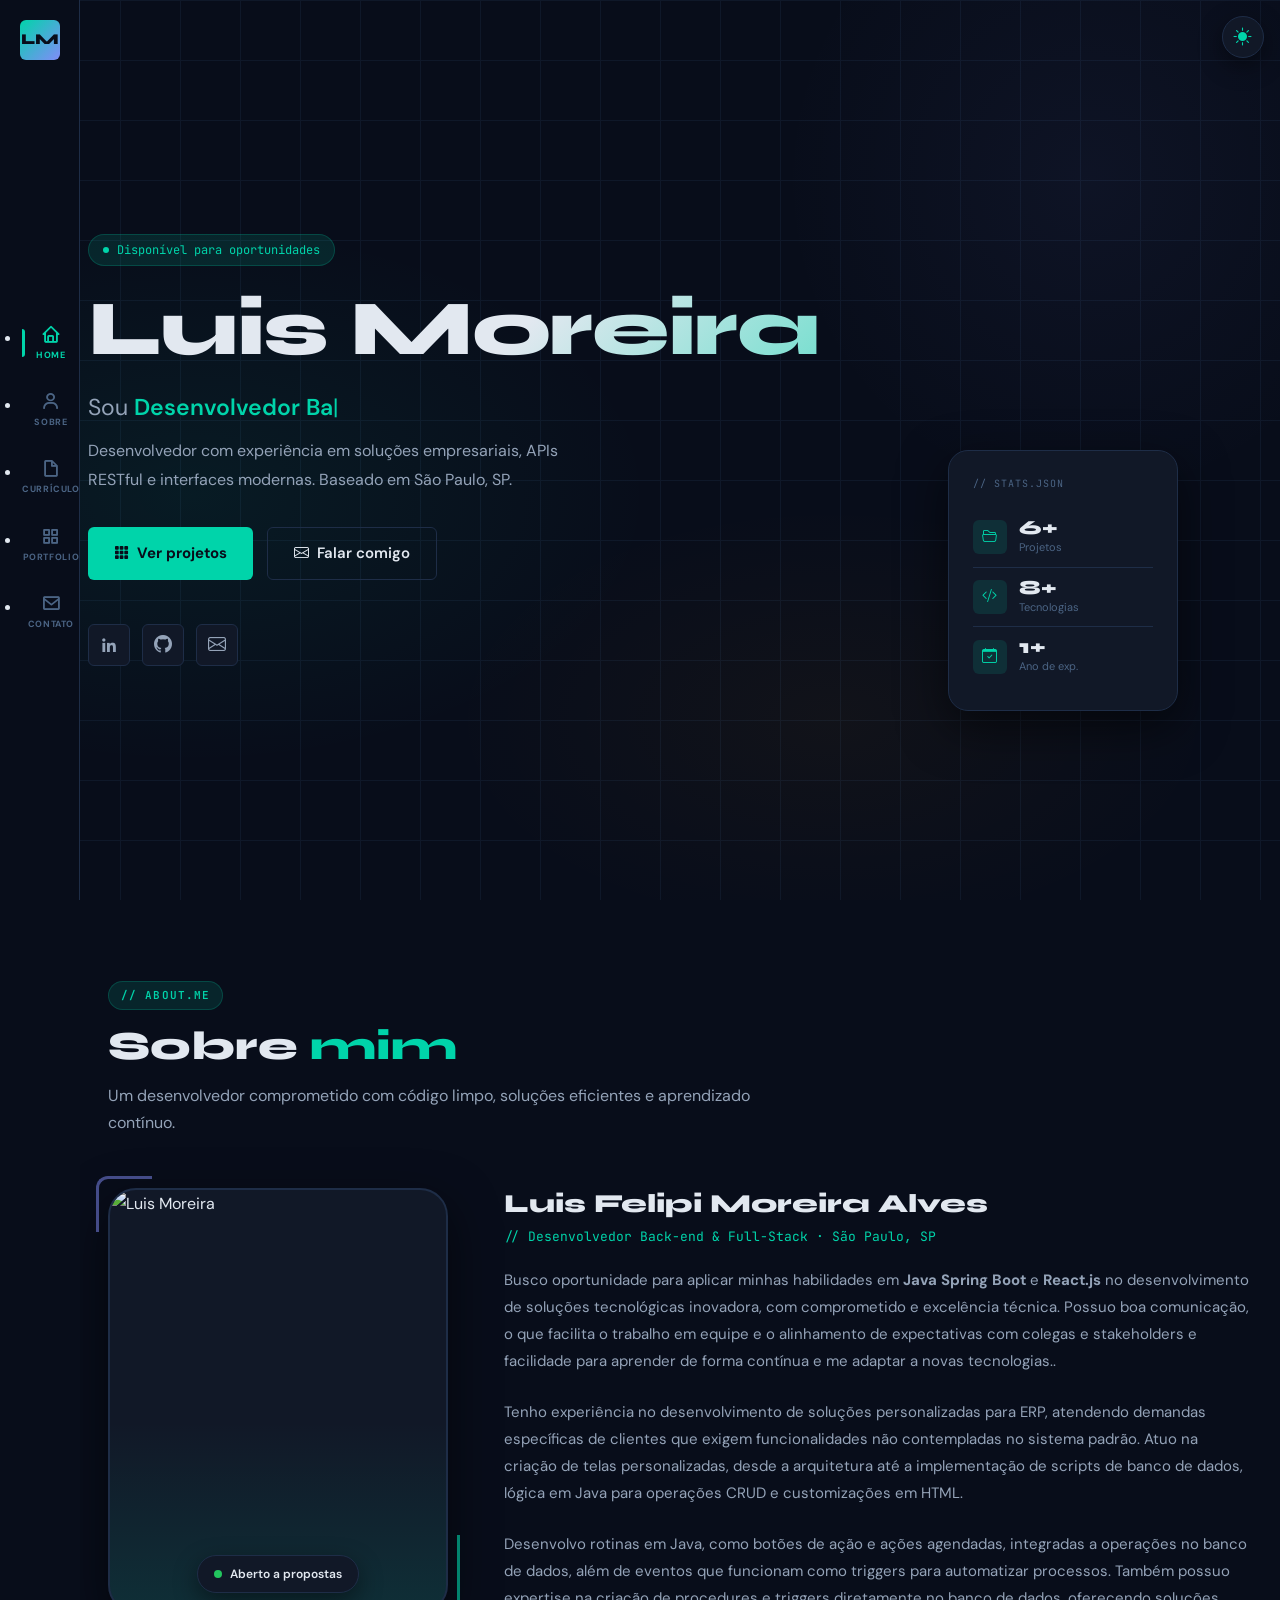
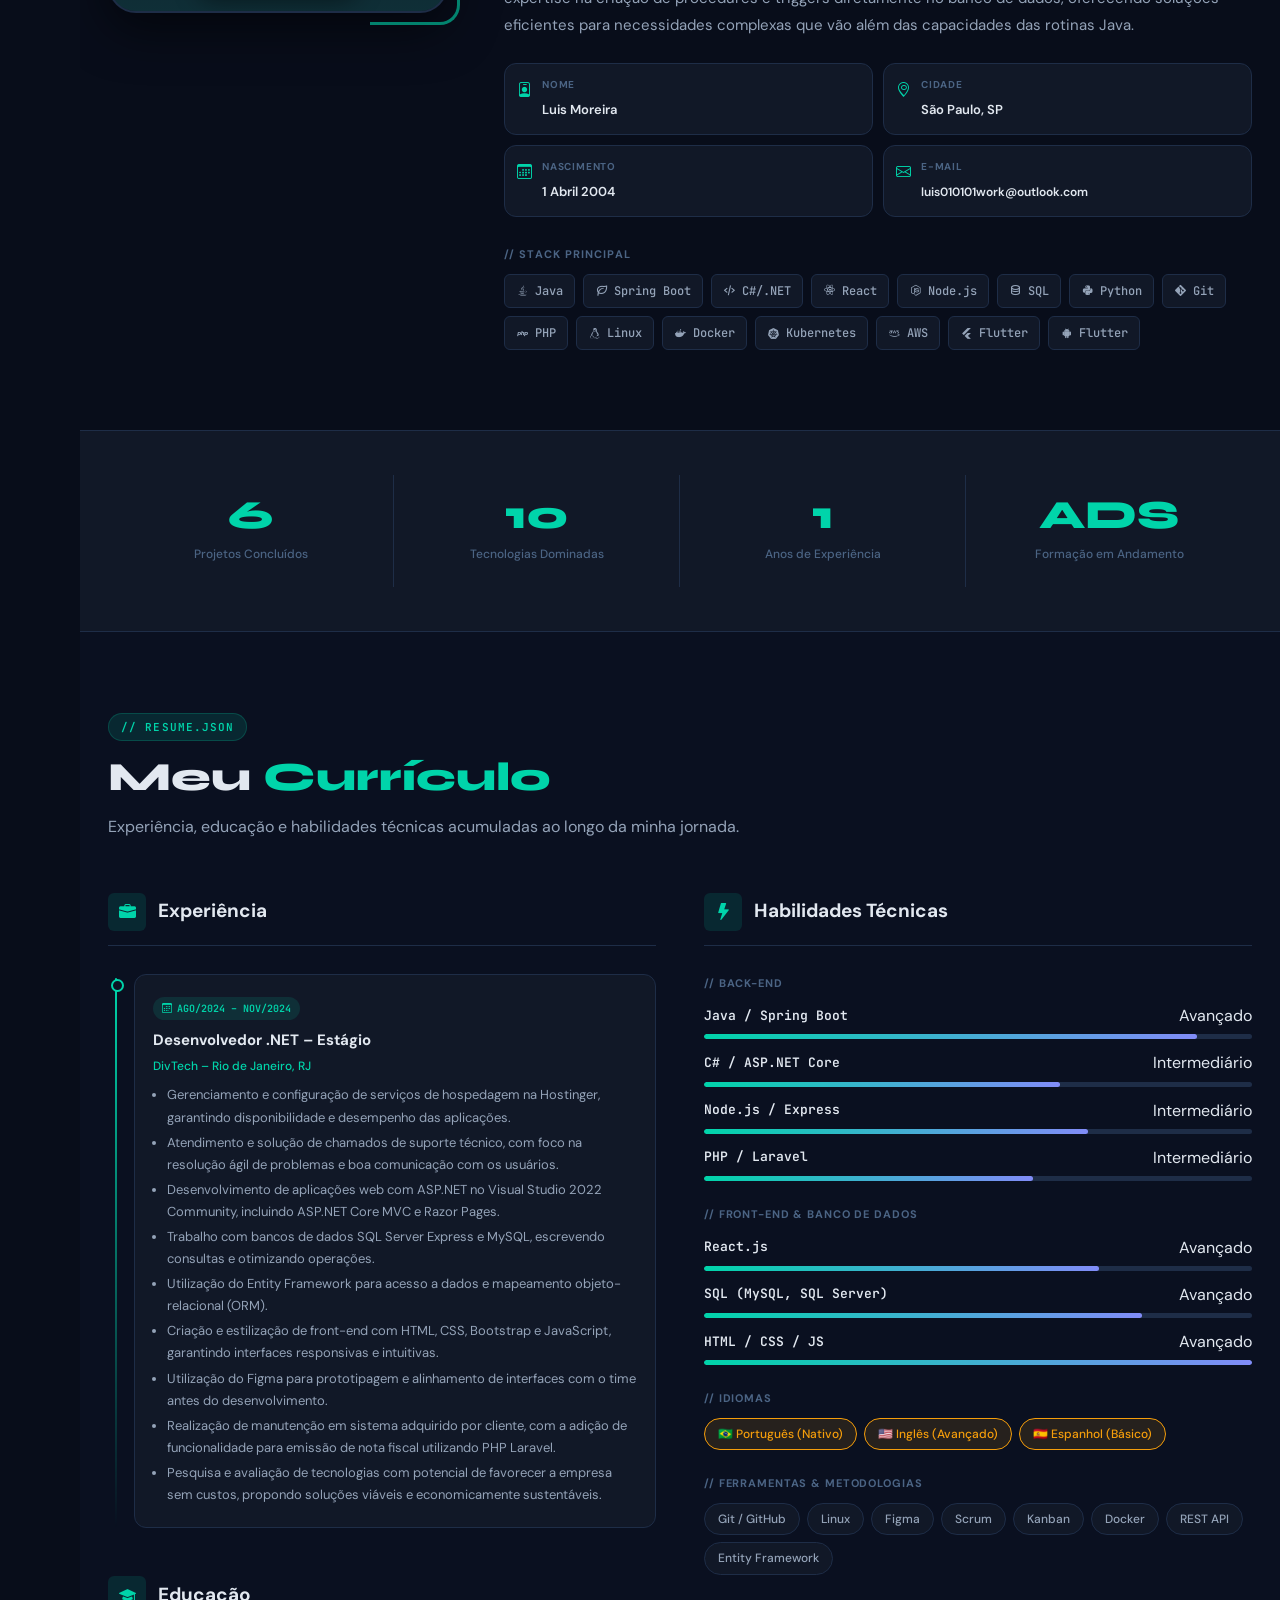
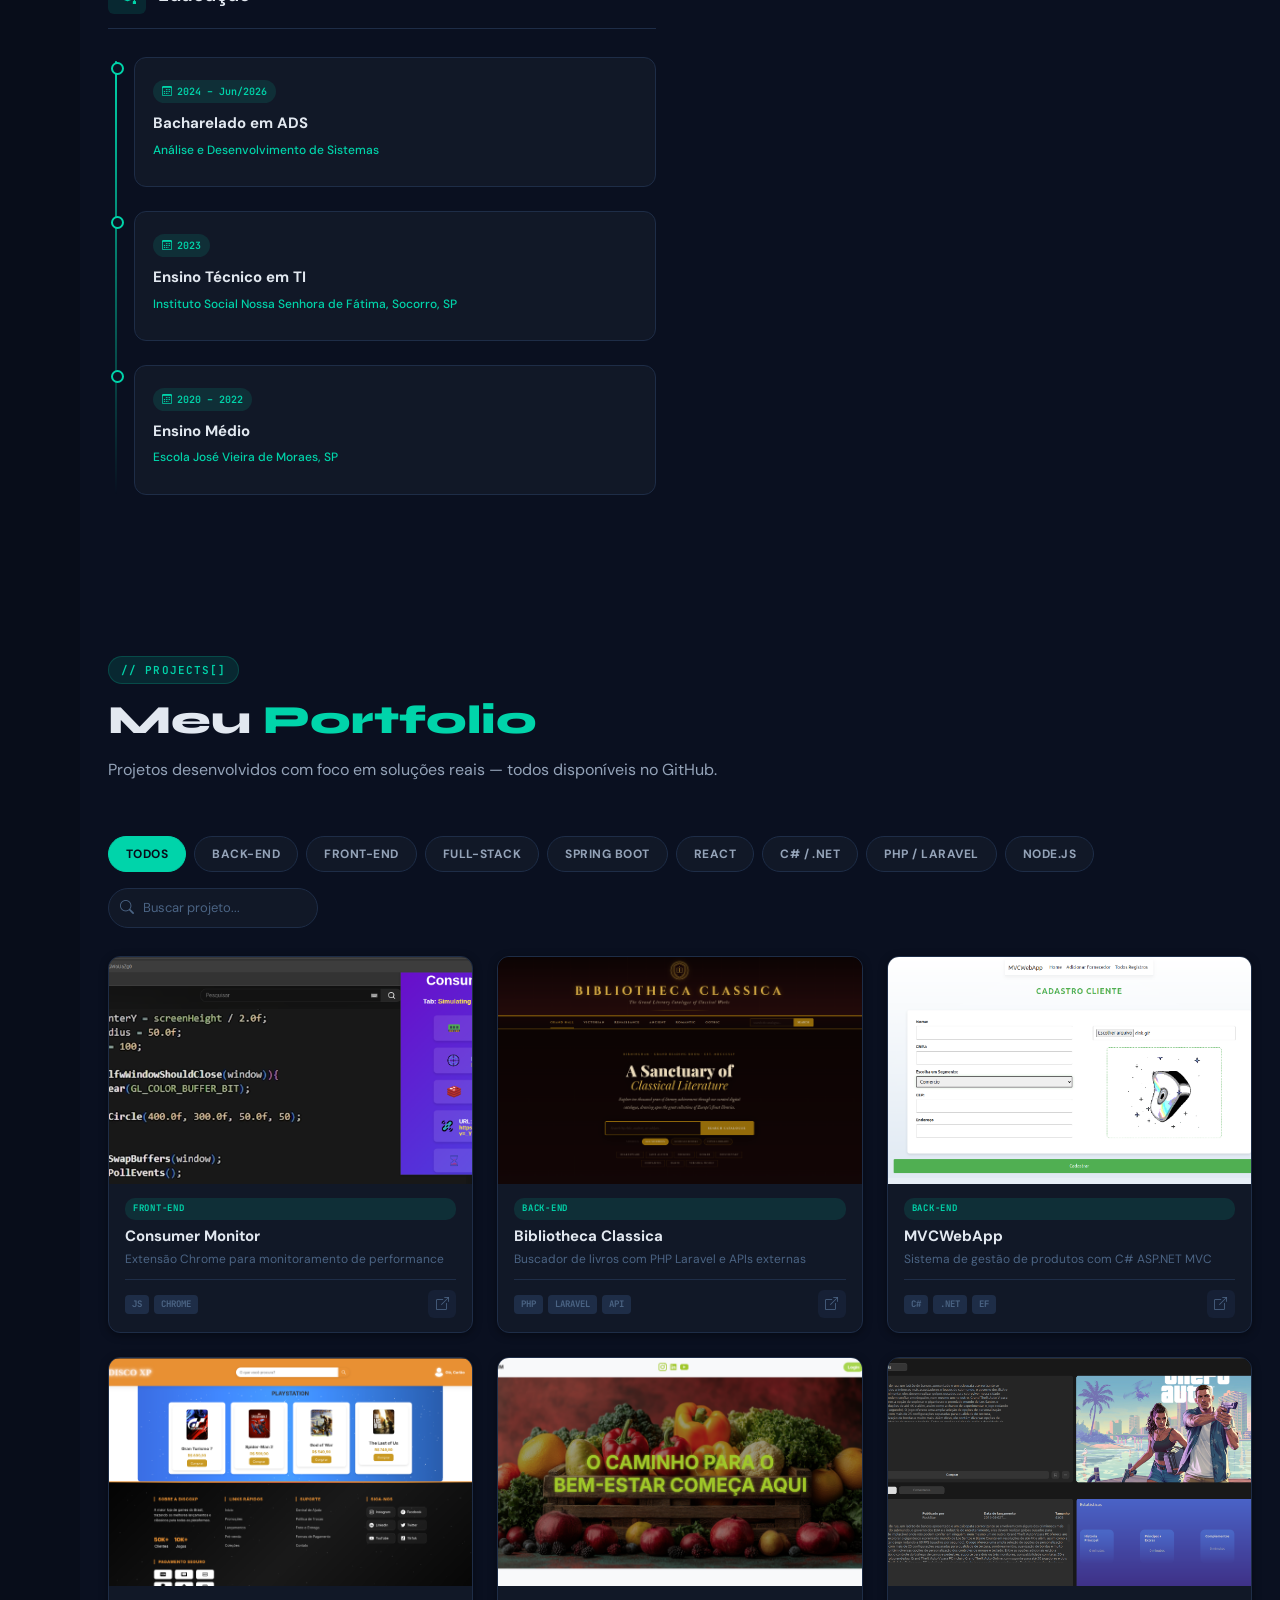
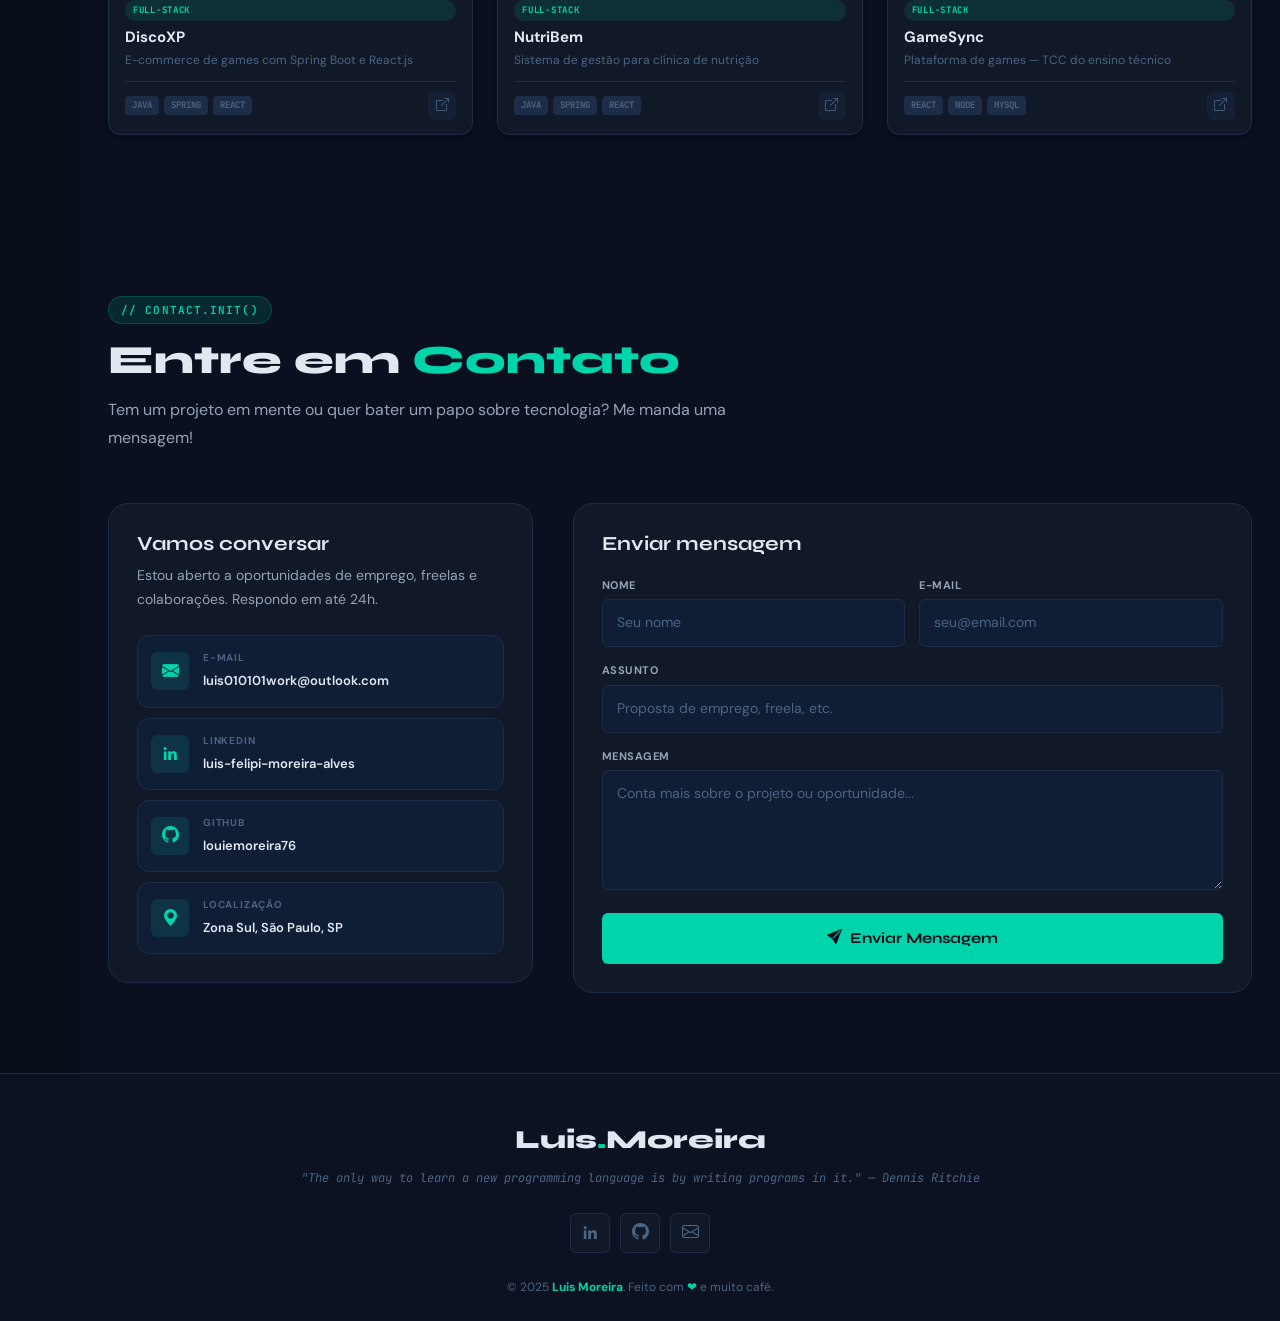
==== commit 55f06e2c: "Aprimoramento" ====
--- a/index.html
+++ b/index.html
@@ -350,19 +350,19 @@
             <div class="skill-group">
               <div class="skill-group-title">// Back-end</div>
               <div class="skill-bar-item">
-                <div class="skill-bar-top"><span class="skill-bar-name">Java / Spring Boot</span><span class="skill-bar-pct">85%</span></div>
-                <div class="skill-bar-track"><div class="skill-bar-fill" data-width="85"></div></div>
+                <div class="skill-bar-top"><span class="skill-bar-name">Java / Spring Boot</span><span class="skill-bar-level">Avançado</span></div>
+                <div class="skill-bar-track"><div class="skill-bar-fill" data-width="90"></div></div>
               </div>
               <div class="skill-bar-item">
-                <div class="skill-bar-top"><span class="skill-bar-name">C# / ASP.NET Core</span><span class="skill-bar-pct">75%</span></div>
-                <div class="skill-bar-track"><div class="skill-bar-fill" data-width="75"></div></div>
+                <div class="skill-bar-top"><span class="skill-bar-name">C# / ASP.NET Core</span><span class="skill-bar-level">Intermediário</span></div>
+                <div class="skill-bar-track"><div class="skill-bar-fill" data-width="65"></div></div>
               </div>
               <div class="skill-bar-item">
-                <div class="skill-bar-top"><span class="skill-bar-name">Node.js / Express</span><span class="skill-bar-pct">70%</span></div>
+                <div class="skill-bar-top"><span class="skill-bar-name">Node.js / Express</span><span class="skill-bar-level">Intermediário</span></div>
                 <div class="skill-bar-track"><div class="skill-bar-fill" data-width="70"></div></div>
               </div>
               <div class="skill-bar-item">
-                <div class="skill-bar-top"><span class="skill-bar-name">PHP / Laravel</span><span class="skill-bar-pct">60%</span></div>
+                <div class="skill-bar-top"><span class="skill-bar-name">PHP / Laravel</span><span class="skill-bar-level">Intermediário</span></div>
                 <div class="skill-bar-track"><div class="skill-bar-fill" data-width="60"></div></div>
               </div>
             </div>
@@ -370,16 +370,16 @@
             <div class="skill-group">
               <div class="skill-group-title">// Front-end & Banco de Dados</div>
               <div class="skill-bar-item">
-                <div class="skill-bar-top"><span class="skill-bar-name">React.js</span><span class="skill-bar-pct">72%</span></div>
+                <div class="skill-bar-top"><span class="skill-bar-name">React.js</span><span class="skill-bar-level">Avançado</span></div>
                 <div class="skill-bar-track"><div class="skill-bar-fill" data-width="72"></div></div>
               </div>
               <div class="skill-bar-item">
-                <div class="skill-bar-top"><span class="skill-bar-name">SQL (MySQL, SQL Server)</span><span class="skill-bar-pct">80%</span></div>
+                <div class="skill-bar-top"><span class="skill-bar-name">SQL (MySQL, SQL Server)</span><span class="skill-bar-level">Avançado</span></div>
                 <div class="skill-bar-track"><div class="skill-bar-fill" data-width="80"></div></div>
               </div>
               <div class="skill-bar-item">
-                <div class="skill-bar-top"><span class="skill-bar-name">HTML / CSS / JS</span><span class="skill-bar-pct">78%</span></div>
-                <div class="skill-bar-track"><div class="skill-bar-fill" data-width="78"></div></div>
+                <div class="skill-bar-top"><span class="skill-bar-name">HTML / CSS / JS</span><span class="skill-bar-level">Avançado</span></div>
+                <div class="skill-bar-track"><div class="skill-bar-fill" data-width="100"></div></div>
               </div>
             </div>
 
@@ -427,6 +427,12 @@
             <li data-filter=".filter-backend">Back-end</li>
             <li data-filter=".filter-frontend">Front-end</li>
             <li data-filter=".filter-fullstack">Full-Stack</li>
+            <!-- Novos filtros por tecnologia -->
+            <li data-filter=".filter-spring">Spring Boot</li>
+            <li data-filter=".filter-react">React</li>
+            <li data-filter=".filter-csharp">C# / .NET</li>
+            <li data-filter=".filter-php">PHP / Laravel</li>
+            <li data-filter=".filter-node">Node.js</li>
           </ul>
           <div class="portfolio-search">
             <i class="bi bi-search"></i>
@@ -437,7 +443,7 @@
         <div class="row g-4 portfolio-container" data-aos="fade-up" data-aos-delay="100">
 
           <!-- Consumer Monitor -->
-          <div class="col-lg-4 col-md-6 portfolio-item filter-frontend" data-title="consumer monitor extensão chrome">
+          <div class="col-lg-4 col-md-6 portfolio-item filter-frontend filter-js" data-title="consumer monitor extensão chrome">
             <div class="portfolio-wrap">
               <div class="portfolio-thumb">
                 <img src="assets/img/portfolio/Consumer_Monitor/inicio.png" alt="Consumer Monitor">
@@ -465,7 +471,7 @@
           </div>
 
           <!-- Bibliotheca Classica -->
-          <div class="col-lg-4 col-md-6 portfolio-item filter-backend" data-title="bibliotheca classica php laravel buscador livros">
+          <div class="col-lg-4 col-md-6 portfolio-item filter-backend filter-php filter-laravel" data-title="bibliotheca classica php laravel buscador livros">
             <div class="portfolio-wrap">
               <div class="portfolio-thumb">
                 <img src="assets/img/portfolio/php-biblioteca/home.png" alt="Bibliotheca Classica">
@@ -494,7 +500,7 @@
           </div>
 
           <!-- MVCWebApp -->
-          <div class="col-lg-4 col-md-6 portfolio-item filter-backend" data-title="mvcwebapp gestão produtos csharp dotnet mvc">
+          <div class="col-lg-4 col-md-6 portfolio-item filter-backend filter-csharp filter-dotnet" data-title="mvcwebapp gestão produtos csharp dotnet mvc">
             <div class="portfolio-wrap">
               <div class="portfolio-thumb">
                 <img src="assets/img/portfolio/MVCWebApp/2026_04_30_0z7_Kleki.png" alt="MVCWebApp">
@@ -523,7 +529,7 @@
           </div>
 
           <!-- DiscoXP -->
-          <div class="col-lg-4 col-md-6 portfolio-item filter-fullstack" data-title="discoxp ecommerce games spring react">
+          <div class="col-lg-4 col-md-6 portfolio-item filter-fullstack filter-spring filter-react" data-title="discoxp ecommerce games spring react">
             <div class="portfolio-wrap">
               <div class="portfolio-thumb">
                 <img src="assets/img/portfolio/discoxp/dico.png" alt="DiscoXP">
@@ -552,7 +558,7 @@
           </div>
 
           <!-- NutriBem -->
-          <div class="col-lg-4 col-md-6 portfolio-item filter-fullstack" data-title="nutribem gestão clínica nutrição spring react">
+          <div class="col-lg-4 col-md-6 portfolio-item filter-fullstack filter-spring filter-react" data-title="nutribem gestão clínica nutrição spring react">
             <div class="portfolio-wrap">
               <div class="portfolio-thumb">
                 <img src="assets/img/portfolio/nutribem/nutri.png" alt="NutriBem">
@@ -581,7 +587,7 @@
           </div>
 
           <!-- GameSync -->
-          <div class="col-lg-4 col-md-6 portfolio-item filter-fullstack" data-title="gamesync plataforma jogos react nodejs tcc">
+          <div class="col-lg-4 col-md-6 portfolio-item filter-fullstack filter-react filter-node" data-title="gamesync plataforma jogos react nodejs tcc">
             <div class="portfolio-wrap">
               <div class="portfolio-thumb">
                 <img src="assets/img/portfolio/GameSync/GameSync.png" alt="GameSync">
@@ -744,4 +750,4 @@
 
   <script src="assets/js/main.js"></script>
 </body>
-</html>
+</html>
